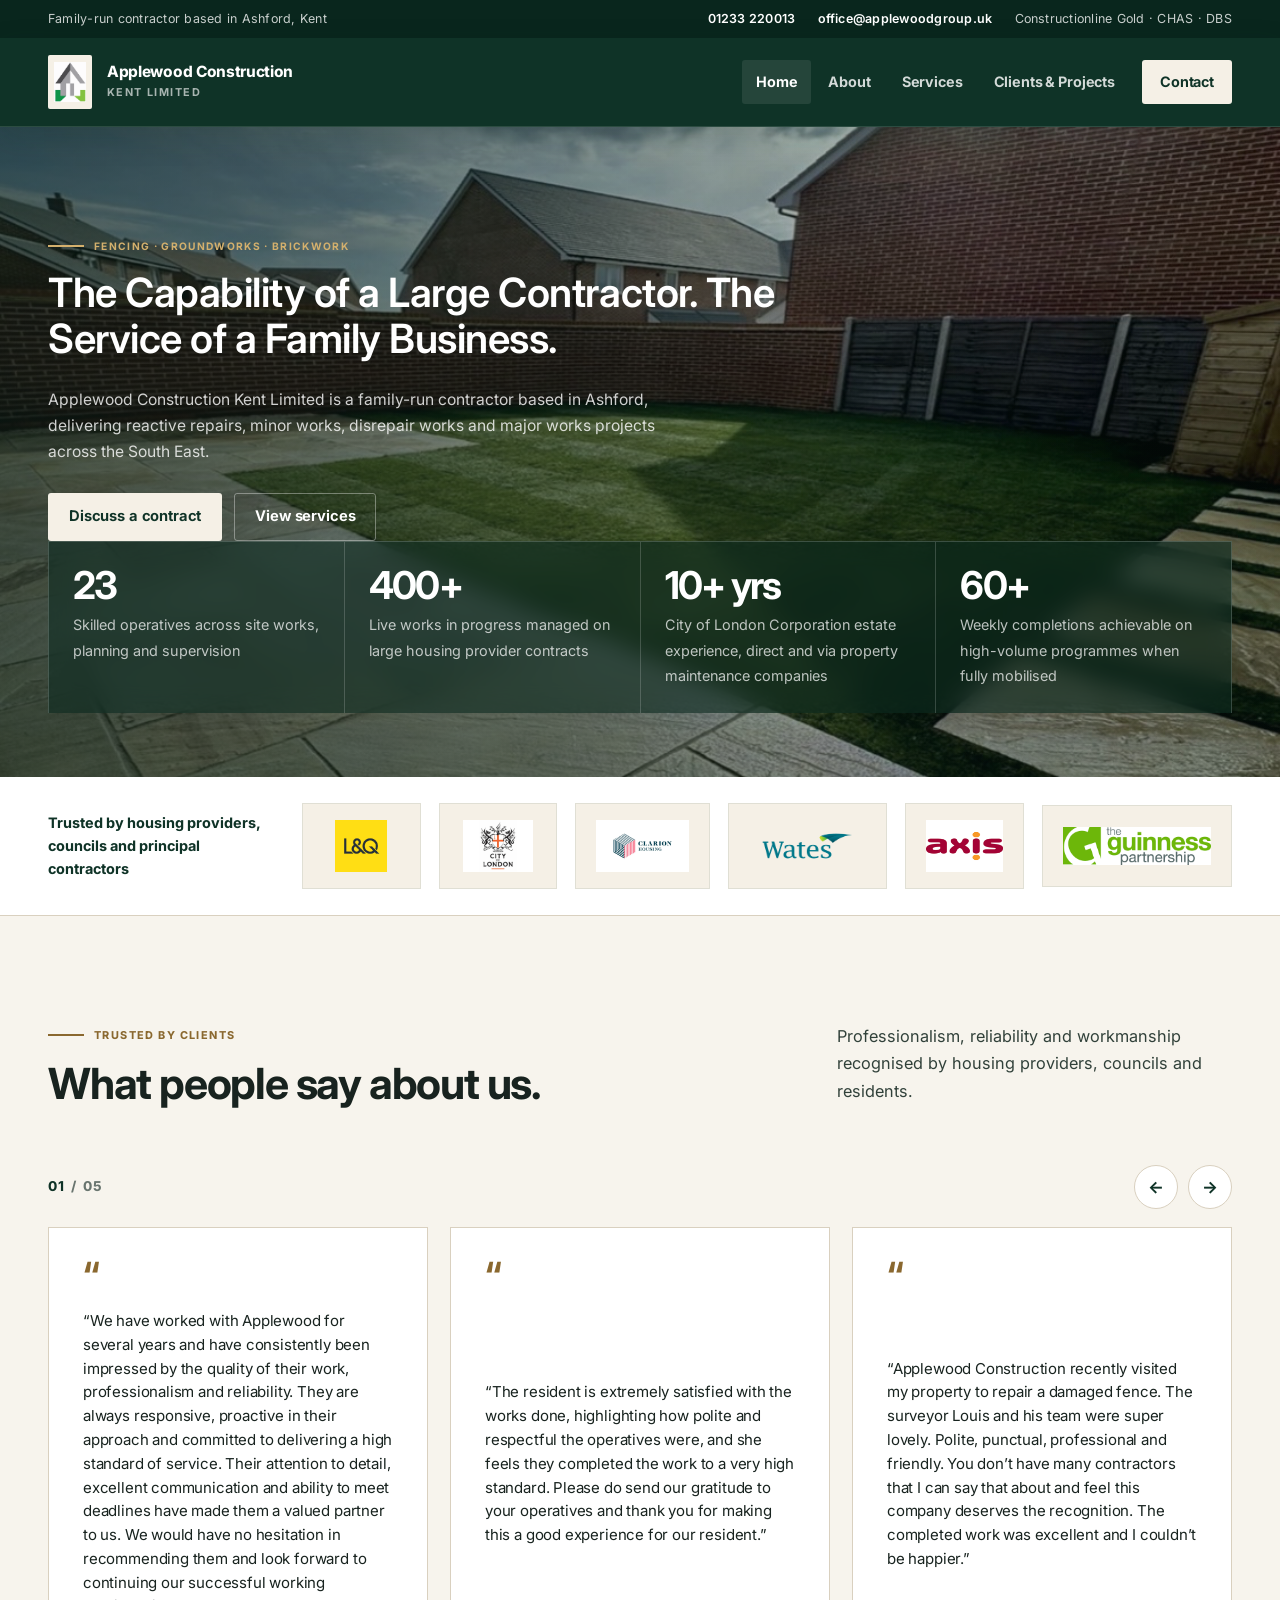
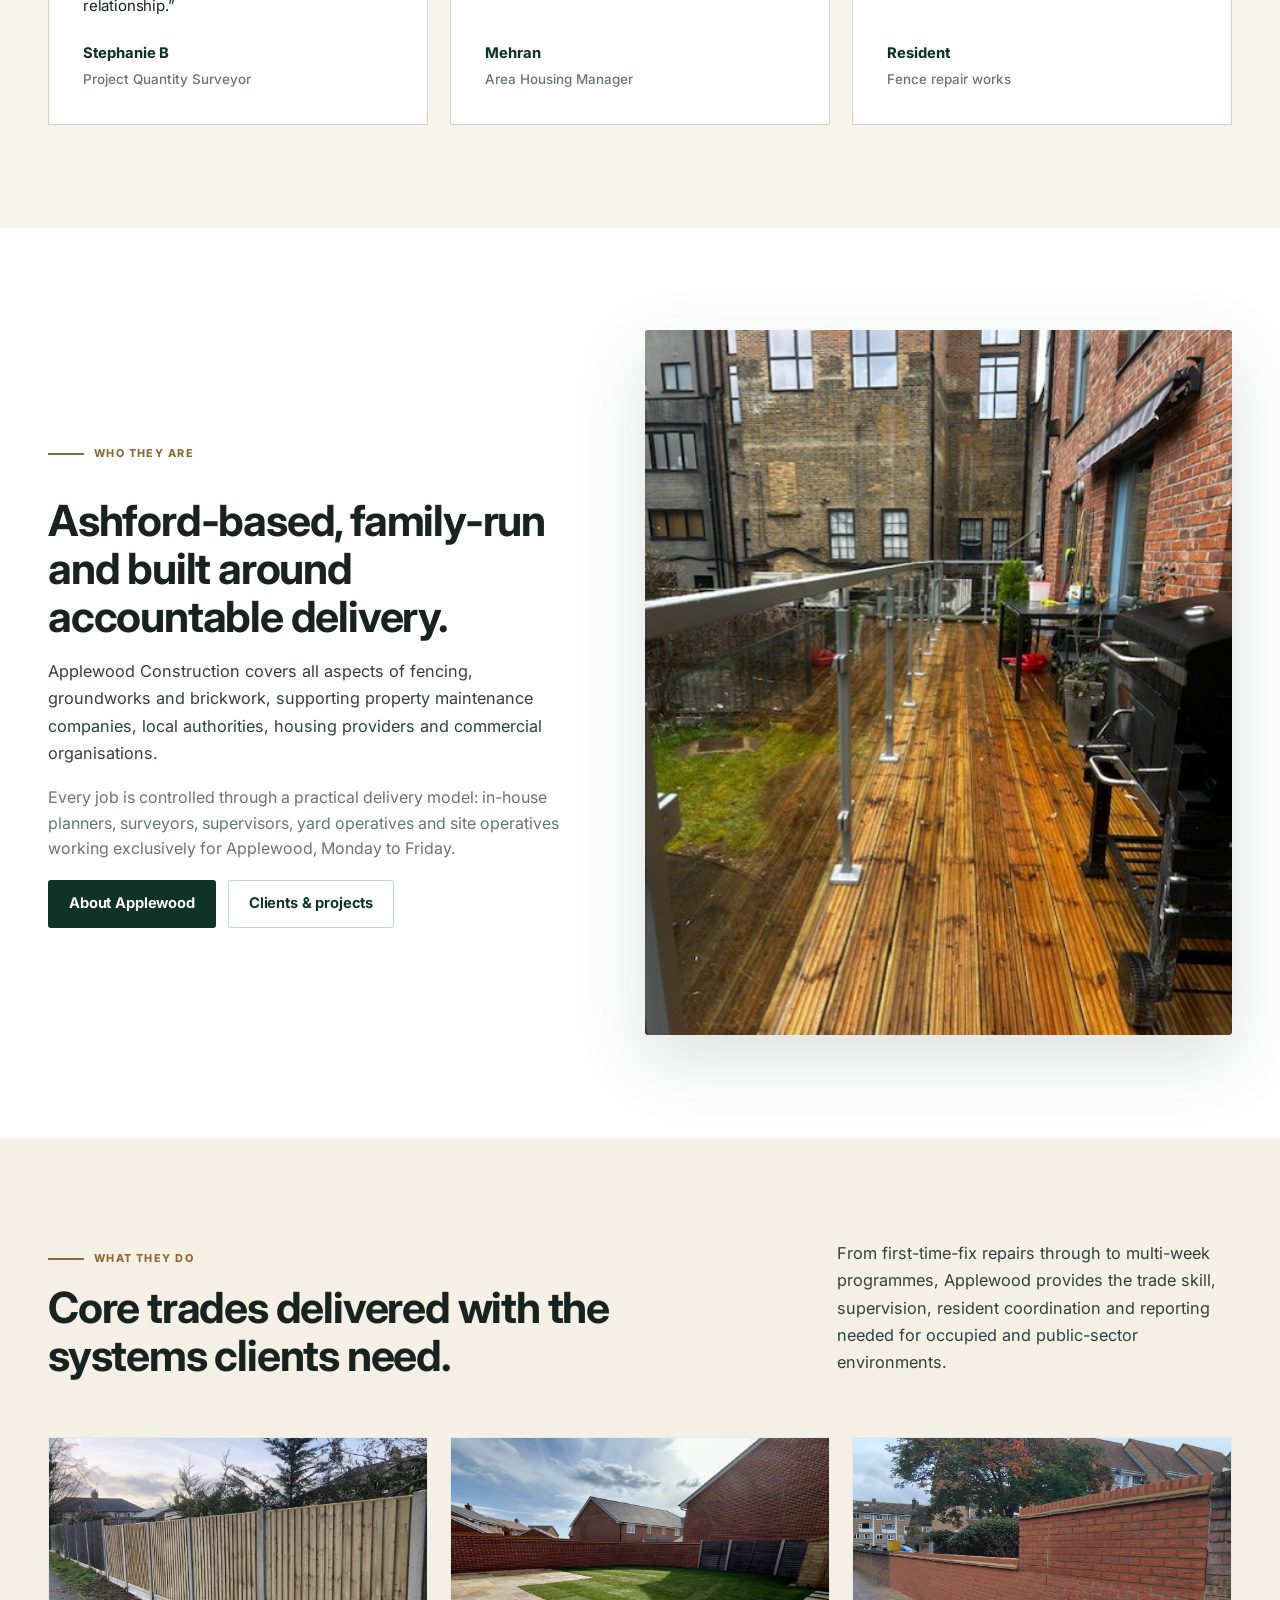
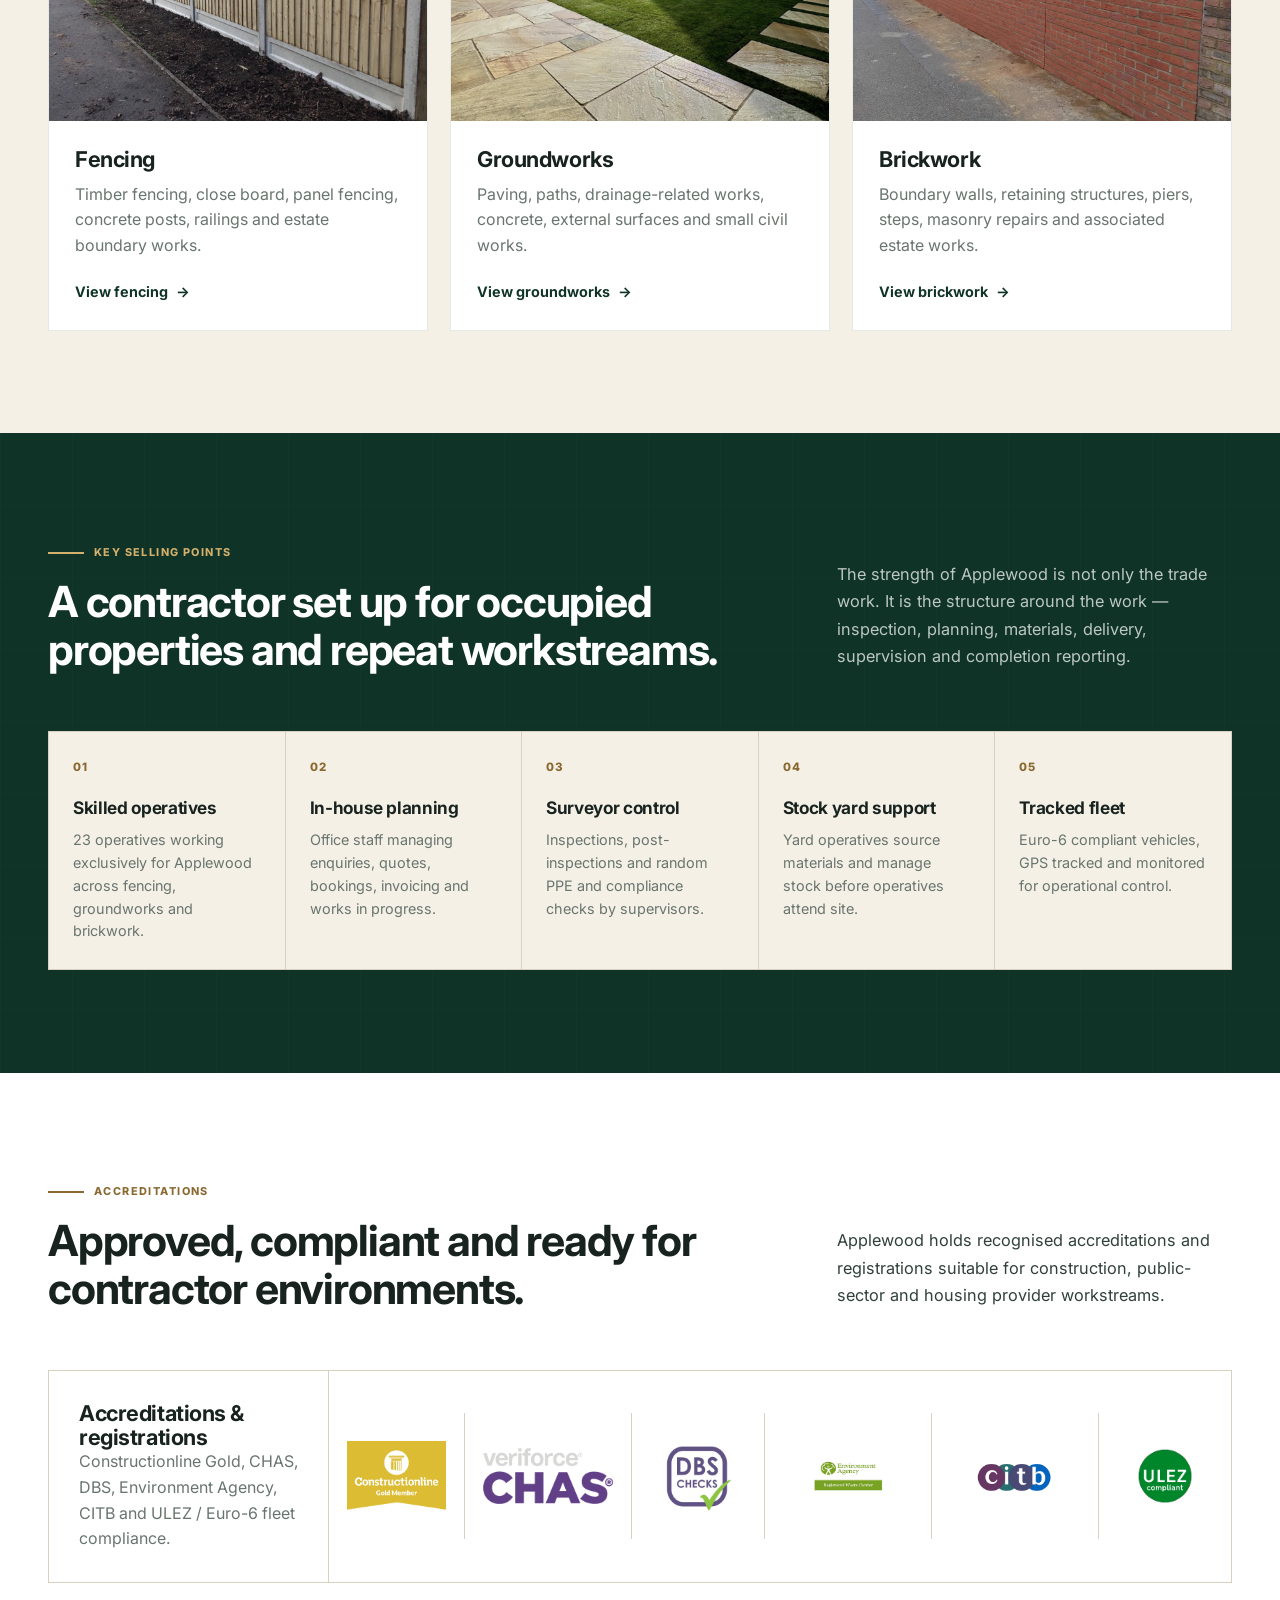
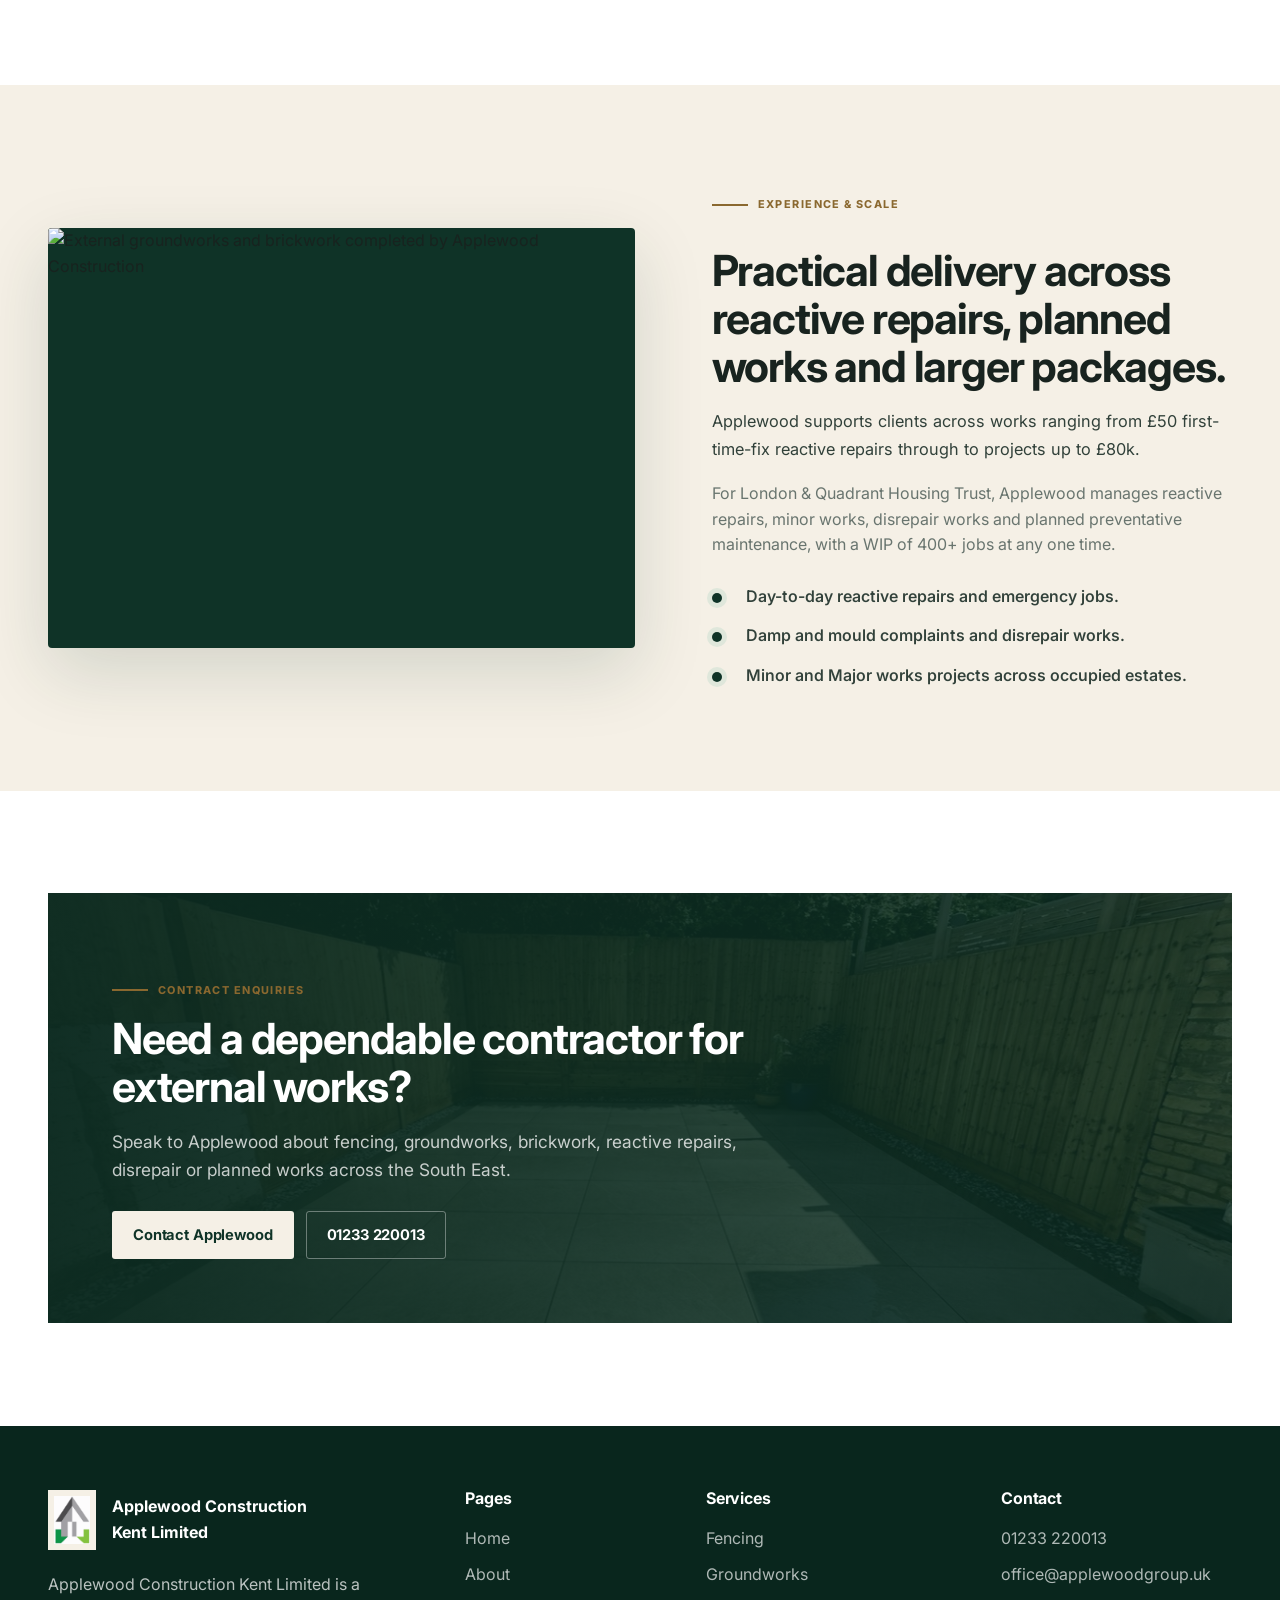
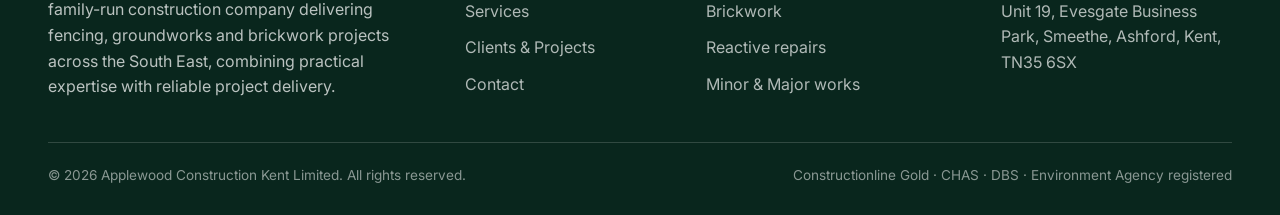
==== index.html @ 616c5f01 "Initial website upload" ====
<!DOCTYPE html>
<html lang="en">
<head>
  <meta charset="UTF-8">
  <meta name="viewport" content="width=device-width, initial-scale=1.0">
  <title>Applewood Construction Kent Limited — Fencing, Groundworks & Brickwork</title>
  <meta name="description" content="Family-run construction contractor based in Ashford, Kent, delivering fencing, groundworks, brickwork, reactive repairs and major works for housing providers, councils and property maintenance companies.">
  <link rel="preconnect" href="https://fonts.googleapis.com">
  <link rel="preconnect" href="https://fonts.gstatic.com" crossorigin>
  <link rel="stylesheet" href="style.css">
</head>
<body data-page="home">
  <a href="#main" class="skip-link">Skip to main content</a>
  <div class="top-strip">
    <div class="container">
      <span>Family-run contractor based in Ashford, Kent</span>
      <div class="top-strip__right">
        <a href="tel:01233220013">01233 220013</a>
        <a href="mailto:office@applewoodgroup.uk">office@applewoodgroup.uk</a>
        <span>Constructionline Gold · CHAS · DBS</span>
      </div>
    </div>
  </div>
  <header class="site-header">
    <div class="container nav-inner">
      <a href="index.html" class="brand" aria-label="Applewood Construction home">
        <img src="images/logo-icon.png" alt="Applewood Construction">
        <span class="brand-copy"><strong>Applewood Construction</strong><small>Kent Limited</small></span>
      </a>
      <nav aria-label="Primary navigation">
        <ul class="nav-links">
          <li><a href="index.html" data-page="home">Home</a></li>
          <li><a href="about.html" data-page="about">About</a></li>
          <li><a href="services.html" data-page="services">Services</a></li>
          <li><a href="clients.html" data-page="clients">Clients &amp; Projects</a></li>
          <li><a href="contact.html" data-page="contact" class="nav-cta">Contact</a></li>
        </ul>
      </nav>
      <button class="nav-toggle" type="button" aria-label="Open menu" aria-controls="mobileOverlay" aria-expanded="false">
        <span></span><span></span><span></span>
      </button>
    </div>
  </header>
  <div class="mobile-overlay" id="mobileOverlay" aria-hidden="true">
    <ul class="mobile-menu">
      <li><a href="index.html">Home</a></li>
      <li><a href="about.html">About</a></li>
      <li><a href="services.html">Services</a></li>
      <li><a href="clients.html">Clients &amp; Projects</a></li>
      <li><a href="contact.html">Contact</a></li>
    </ul>
    <div class="mobile-contact">
      <div>
        <span class="eyebrow">Contract enquiries</span>
        <p>Speak to Applewood about fencing, groundworks, brickwork, reactive repairs or planned works across the South East.</p>
      </div>
      <a href="contact.html" class="btn btn-light">Start an enquiry</a>
    </div>
  </div>

  <main id="main">
    <section class="hero">
      <div class="hero-media"><img src="images/site-gw-1.jpeg" alt="Completed external works by Applewood Construction"></div>
      <div class="container">
        <div class="hero-content reveal">
          <span class="eyebrow">Fencing · Groundworks · Brickwork</span>
          <h1>The Capability of a Large Contractor. The Service of a Family Business.</h1>
          <p>Applewood Construction Kent Limited is a family-run contractor based in Ashford, delivering reactive repairs, minor works, disrepair works and major works projects across the South East.</p>
          <div class="btn-row">
            <a href="contact.html" class="btn btn-light">Discuss a contract</a>
            <a href="services.html" class="btn btn-outline">View services</a>
          </div>
        </div>
        <div class="hero-credentials reveal delay-2" aria-label="Applewood trust metrics">
          <div><strong>23</strong><span>Skilled operatives across site works, planning and supervision</span></div>
          <div><strong>400+</strong><span>Live works in progress managed on large housing provider contracts</span></div>
          <div><strong>10+ yrs</strong><span>City of London Corporation estate experience, direct and via property maintenance companies</span></div>
          <div><strong>60+</strong><span>Weekly completions achievable on high-volume programmes when fully mobilised</span></div>
        </div>
      </div>
    </section>

    <section class="client-strip">
      <div class="container">
        <p>Trusted by housing providers, councils and principal contractors</p>
        <div class="logo-row" aria-label="Client logos">
          <div class="logo-box"><img src="images/client-lq.jpeg" alt="L&Q"></div>
          <div class="logo-box"><img src="images/client-cityoflondon.png" alt="City of London Corporation"></div>
          <div class="logo-box"><img src="images/clarion housing.png" alt="Skanska"></div>
          <div class="logo-box"><img src="images/client-wates.png" alt="Wates"></div>
          <div class="logo-box"><img src="images/client-axis.png" alt="Axis"></div>
          <div class="logo-box"><img src="images/client-guinness.jpeg" alt="The Guinness Partnership"></div>
        </div>
      </div>
    </section>

    
<section class="section testimonial-showcase">
  <div class="container">
    <div class="section-head">
      <div><span class="eyebrow">Trusted by clients</span><h2>What people say about us.</h2></div>
      <p class="lead">Professionalism, reliability and workmanship recognised by housing providers, councils and residents.</p>
    </div>
    <div class="testimonial-slider" data-testimonial-slider aria-label="Client and resident testimonials">
      <div class="testimonial-slider__top">
        <div class="testimonial-slider__count" aria-hidden="true">
          <span data-slider-current>01</span>
          <span>/</span>
          <span>05</span>
        </div>
        <div class="testimonial-slider__controls">
          <button class="testimonial-slider__button" type="button" data-slider-prev aria-label="Previous testimonial">
            <span aria-hidden="true">←</span>
          </button>
          <button class="testimonial-slider__button" type="button" data-slider-next aria-label="Next testimonial">
            <span aria-hidden="true">→</span>
          </button>
        </div>
      </div>

      <div class="testimonial-slider__viewport">
        <div class="testimonial-slider__track" aria-live="polite">
          <article class="testimonial-slide">
            <blockquote>“We have worked with Applewood for several years and have consistently been impressed by the quality of their work, professionalism and reliability. They are always responsive, proactive in their approach and committed to delivering a high standard of service. Their attention to detail, excellent communication and ability to meet deadlines have made them a valued partner to us. We would have no hesitation in recommending them and look forward to continuing our successful working relationship.”</blockquote>
            <cite>Stephanie B<span>Project Quantity Surveyor</span></cite>
          </article>

          <article class="testimonial-slide">
            <blockquote>“The resident is extremely satisfied with the works done, highlighting how polite and respectful the operatives were, and she feels they completed the work to a very high standard. Please do send our gratitude to your operatives and thank you for making this a good experience for our resident.”</blockquote>
            <cite>Mehran<span>Area Housing Manager</span></cite>
          </article>

          <article class="testimonial-slide">
            <blockquote>“Applewood Construction recently visited my property to repair a damaged fence. The surveyor Louis and his team were super lovely. Polite, punctual, professional and friendly. You don’t have many contractors that I can say that about and feel this company deserves the recognition. The completed work was excellent and I couldn’t be happier.”</blockquote>
            <cite>Resident<span>Fence repair works</span></cite>
          </article>

          <article class="testimonial-slide">
            <blockquote>“Applewood have been a trusted and valued partner over the years. Their professionalism, reliability and commitment to delivering high-quality workmanship consistently set them apart. From initial communication through to project completion, the team are proactive and responsive. I would have no hesitation in recommending Applewood to anyone seeking a dependable and professional contractor.”</blockquote>
            <cite>Lee H<span>Project Manager</span></cite>
          </article>

          <article class="testimonial-slide">
            <blockquote>“Applewood are a company that strive to provide a very professional service to their clients. The team is polite, friendly and will strive to deliver their services within the timeframe set. They always keep their clients informed and are always happy to go beyond what is required.”</blockquote>
            <cite>Tony C<span>Property Services Officer</span></cite>
          </article>
        </div>
      </div>
    </div>
  </div>
</section>

<section class="section section-white">
      <div class="container">
        <div class="split">
          <div class="text-stack reveal">
            <span class="eyebrow">Who they are</span>
            <h2>Ashford-based, family-run and built around accountable delivery.</h2>
            <p class="lead">Applewood Construction covers all aspects of fencing, groundworks and brickwork, supporting property maintenance companies, local authorities, housing providers and commercial organisations.</p>
            <p>Every job is controlled through a practical delivery model: in-house planners, surveyors, supervisors, yard operatives and site operatives working exclusively for Applewood, Monday to Friday.</p>
            <div class="btn-row">
              <a href="about.html" class="btn btn-primary">About Applewood</a>
              <a href="clients.html" class="btn btn-outline-dark">Clients &amp; projects</a>
            </div>
          </div>
          <div class="image-card reveal delay-2">
            <img src="images/site-ex.jpeg" alt="External groundworks and railings completed by Applewood Construction">
            <div class="image-caption"><strong>Controlled estate works</strong><span>Clear planning, safe delivery and documented completion.</span></div>
          </div>
        </div>
      </div>
    </section>

    <section class="section section-cream">
      <div class="container">
        <div class="section-head">
          <div>
            <span class="eyebrow reveal">What they do</span>
            <h2 class="reveal delay-1">Core trades delivered with the systems clients need.</h2>
          </div>
          <p class="lead reveal delay-2">From first-time-fix repairs through to multi-week programmes, Applewood provides the trade skill, supervision, resident coordination and reporting needed for occupied and public-sector environments.</p>
        </div>
        <div class="grid grid-3">
          <article class="service-tile reveal">
            <div class="service-tile__media"><img src="images/site-fn-1.jpeg" alt="Fencing works by Applewood Construction"></div>
            <div class="service-tile__body"><h3>Fencing</h3><p>Timber fencing, close board, panel fencing, concrete posts, railings and estate boundary works.</p><a href="services.html#fencing" class="text-link">View fencing</a></div>
          </article>
          <article class="service-tile reveal delay-1">
            <div class="service-tile__media"><img src="images/site-gw-1.jpeg" alt="Groundworks by Applewood Construction"></div>
            <div class="service-tile__body"><h3>Groundworks</h3><p>Paving, paths, drainage-related works, concrete, external surfaces and small civil works.</p><a href="services.html#groundworks" class="text-link">View groundworks</a></div>
          </article>
          <article class="service-tile reveal delay-2">
            <div class="service-tile__media"><img src="images/site-bw-3.jpeg" alt="Brickwork by Applewood Construction"></div>
            <div class="service-tile__body"><h3>Brickwork</h3><p>Boundary walls, retaining structures, piers, steps, masonry repairs and associated estate works.</p><a href="services.html#brickwork" class="text-link">View brickwork</a></div>
          </article>
        </div>
      </div>
    </section>

    <section class="section section-forest">
      <div class="container">
        <div class="section-head">
          <div>
            <span class="eyebrow reveal">Key selling points</span>
            <h2 class="reveal delay-1">A contractor set up for occupied properties and repeat workstreams.</h2>
          </div>
          <p class="lead reveal delay-2">The strength of Applewood is not only the trade work. It is the structure around the work — inspection, planning, materials, delivery, supervision and completion reporting.</p>
        </div>
        <div class="ksp-grid reveal delay-2">
          <article class="ksp-item"><span>01</span><h3>Skilled operatives</h3><p>23 operatives working exclusively for Applewood across fencing, groundworks and brickwork.</p></article>
          <article class="ksp-item"><span>02</span><h3>In-house planning</h3><p>Office staff managing enquiries, quotes, bookings, invoicing and works in progress.</p></article>
          <article class="ksp-item"><span>03</span><h3>Surveyor control</h3><p>Inspections, post-inspections and random PPE and compliance checks by supervisors.</p></article>
          <article class="ksp-item"><span>04</span><h3>Stock yard support</h3><p>Yard operatives source materials and manage stock before operatives attend site.</p></article>
          <article class="ksp-item"><span>05</span><h3>Tracked fleet</h3><p>Euro-6 compliant vehicles, GPS tracked and monitored for operational control.</p></article>
        </div>
      </div>
    </section>

    <section class="section section-white">
      <div class="container">
        <div class="section-head">
          <div>
            <span class="eyebrow reveal">Accreditations</span>
            <h2 class="reveal delay-1">Approved, compliant and ready for contractor environments.</h2>
          </div>
          <p class="lead reveal delay-2">Applewood holds recognised accreditations and registrations suitable for construction, public-sector and housing provider workstreams.</p>
        </div>
        <div class="accreditation-band reveal delay-2">
          <div class="accreditation-band__text"><h3>Accreditations &amp; registrations</h3><p>Constructionline Gold, CHAS, DBS, Environment Agency, CITB and ULEZ / Euro-6 fleet compliance.</p></div>
          <div class="accreditation-band__logos">
            <div><img src="images/accred-constructionline.png" alt="Constructionline Gold"></div>
            <div><img src="images/accred-chas.png" alt="CHAS"></div>
            <div><img src="images/accred-dbs.png" alt="DBS checks"></div>
            <div><img src="images/accred-envagency.jpeg" alt="Environment Agency registered waste carrier"></div>
            <div><img src="images/Citb.png" alt="CITB"></div>
            <div><img src="images/Ulez compliant.png" alt="ULEZ compliant"></div>
          </div>
        </div>
      </div>
    </section>

    <section class="section section-cream">
      <div class="container">
        <div class="split reverse">
          <div class="image-card reveal">
            <img src="images/site-bw-4.jpeg" alt="External groundworks and brickwork completed by Applewood Construction">
          </div>
          <div class="text-stack reveal delay-2">
            <span class="eyebrow">Experience &amp; scale</span>
            <h2>Practical delivery across reactive repairs, planned works and larger packages.</h2>
            <p class="lead">Applewood supports clients across works ranging from £50 first-time-fix reactive repairs through to projects up to £80k.</p>
            <p>For London &amp; Quadrant Housing Trust, Applewood manages reactive repairs, minor works, disrepair works and planned preventative maintenance, with a WIP of 400+ jobs at any one time.</p>
            <ul class="feature-list">
              <li>Day-to-day reactive repairs and emergency jobs.</li>
              <li>Damp and mould complaints and disrepair works.</li>
              <li>Minor and Major works projects across occupied estates.</li>
            </ul>
          </div>
        </div>
      </div>
    </section>

    <section class="section section-white">
      <div class="container">
        <div class="cta-panel reveal">
          <img src="images/site-fn-2.jpeg" alt="Completed fencing and paving by Applewood Construction">
          <div class="cta-panel__content">
            <span class="eyebrow">Contract enquiries</span>
            <h2>Need a dependable contractor for external works?</h2>
            <p>Speak to Applewood about fencing, groundworks, brickwork, reactive repairs, disrepair or planned works across the South East.</p>
            <div class="btn-row"><a href="contact.html" class="btn btn-light">Contact Applewood</a><a href="tel:01233220013" class="btn btn-outline">01233 220013</a></div>
          </div>
        </div>
      </div>
    </section>
  </main>
  <footer class="footer">
    <div class="container">
      <div class="footer-grid">
        <div>
          <div class="footer-brand">
            <img src="images/logo-icon.png" alt="Applewood Construction">
            <div><strong>Applewood Construction<br>Kent Limited</strong></div>
          </div>
          <p>Applewood Construction Kent Limited is a family-run construction company delivering fencing, groundworks and brickwork projects across the South East, combining practical expertise with reliable project delivery.</p>
        </div>
        <div>
          <h3>Pages</h3>
          <ul>
            <li><a href="index.html">Home</a></li>
            <li><a href="about.html">About</a></li>
            <li><a href="services.html">Services</a></li>
            <li><a href="clients.html">Clients &amp; Projects</a></li>
            <li><a href="contact.html">Contact</a></li>
          </ul>
        </div>
        <div>
          <h3>Services</h3>
          <ul>
            <li>Fencing</li>
            <li>Groundworks</li>
            <li>Brickwork</li>
            <li>Reactive repairs</li>
            <li>Minor &amp; Major works</li>
          </ul>
        </div>
        <div>
          <h3>Contact</h3>
         <ul>
    <li><a href="tel:01233220013">01233 220013</a></li>
    <li><a href="mailto:office@applewoodgroup.uk">office@applewoodgroup.uk</a></li>
    <li>Unit 19, Evesgate Business Park, Smeethe, Ashford, Kent, TN35 6SX</li>
</ul>
        </div>
      </div>
      <div class="footer-bottom">
        <span>&copy; 2026 Applewood Construction Kent Limited. All rights reserved.</span>
        <span>Constructionline Gold · CHAS · DBS · Environment Agency registered</span>
      </div>
    </div>
  </footer>
  <script>
    const navToggle = document.querySelector('.nav-toggle');
    const mobileOverlay = document.getElementById('mobileOverlay');
    if (navToggle && mobileOverlay) {
      navToggle.addEventListener('click', () => {
        const isOpen = document.body.classList.toggle('nav-open');
        navToggle.setAttribute('aria-expanded', String(isOpen));
        navToggle.setAttribute('aria-label', isOpen ? 'Close menu' : 'Open menu');
        mobileOverlay.setAttribute('aria-hidden', String(!isOpen));
      });
      mobileOverlay.querySelectorAll('a').forEach(link => {
        link.addEventListener('click', () => {
          document.body.classList.remove('nav-open');
          navToggle.setAttribute('aria-expanded', 'false');
          mobileOverlay.setAttribute('aria-hidden', 'true');
        });
      });
    }
    const current = document.body.dataset.page;
    document.querySelectorAll('[data-page]').forEach(link => {
      if (link.dataset.page === current) link.classList.add('active');
    });

    // Testimonial slider
    const testimonialSliders = document.querySelectorAll('[data-testimonial-slider]');
    testimonialSliders.forEach(slider => {
      const track = slider.querySelector('.testimonial-slider__track');
      const currentCount = slider.querySelector('[data-slider-current]');
      const prev = slider.querySelector('[data-slider-prev]');
      const next = slider.querySelector('[data-slider-next]');
      const originals = Array.from(track.children);
      const total = originals.length;
      let index = 0;
      let perView = 1;
      let timer;

      const getPerView = () => {
        if (window.matchMedia('(max-width: 860px)').matches) return 1;
        if (window.matchMedia('(max-width: 1100px)').matches) return 2;
        return 3;
      };
      const getGap = () => parseFloat(getComputedStyle(track).columnGap || getComputedStyle(track).gap || 0);
      const getStep = () => {
        const first = track.querySelector('.testimonial-slide');
        return first ? first.getBoundingClientRect().width + getGap() : 0;
      };

      const setCount = () => {
        if (currentCount) currentCount.textContent = String((index % total) + 1).padStart(2, '0');
      };

      const move = (animate = true) => {
        track.style.transition = animate ? 'transform .7s cubic-bezier(.22,1,.36,1)' : 'none';
        track.style.transform = `translate3d(-${getStep() * index}px, 0, 0)`;
        setCount();
      };

      const rebuildClones = () => {
        track.querySelectorAll('[data-clone="true"]').forEach(clone => clone.remove());
        perView = getPerView();
        originals.slice(0, perView).forEach(slide => {
          const clone = slide.cloneNode(true);
          clone.dataset.clone = 'true';
          clone.setAttribute('aria-hidden', 'true');
          track.appendChild(clone);
        });
        move(false);
      };

      const goNext = () => {
        index += 1;
        move(true);
        if (index >= total) {
          window.setTimeout(() => {
            index = 0;
            move(false);
          }, 720);
        }
      };

      const goPrev = () => {
        if (index === 0) {
          index = total;
          move(false);
          requestAnimationFrame(() => {
            index = total - 1;
            move(true);
          });
        } else {
          index -= 1;
          move(true);
        }
      };

      const start = () => {
        window.clearInterval(timer);
        timer = window.setInterval(goNext, 7000);
      };

      const reset = () => {
        start();
      };

      next?.addEventListener('click', () => {
        goNext();
        reset();
      });

      prev?.addEventListener('click', () => {
        goPrev();
        reset();
      });

      slider.addEventListener('mouseenter', () => window.clearInterval(timer));
      slider.addEventListener('mouseleave', start);
      slider.addEventListener('focusin', () => window.clearInterval(timer));
      slider.addEventListener('focusout', start);

      window.addEventListener('resize', () => {
        index = Math.min(index, total - 1);
        rebuildClones();
      });

      rebuildClones();
      start();
    });
  </script>
</body>
</html>
---- style.css ----
@import url('https://fonts.googleapis.com/css2?family=Inter:wght@400;450;500;600;700;750;800&display=swap');

/* Applewood Construction Kent Limited
   Contractor-led redesign: forest green, off-white, practical and corporate. */

*, *::before, *::after {
  box-sizing: border-box;
  margin: 0;
  padding: 0;
}

:root {
  --forest: #123629;
  --forest-2: #0c2a20;
  --forest-3: #1c4a39;
  --sage: #6f806c;
  --sage-soft: #dfe7db;
  --cream: #f6f2e9;
  --cream-2: #eee7da;
  --cream-3: #e7ddcc;
  --white: #ffffff;
  --ink: #1b2520;
  --ink-2: #34423b;
  --muted: #69756f;
  --line: #d9d0bf;
  --line-dark: rgba(255,255,255,.16);
  --brass: #b28a4a;
  --brass-2: #8a682f;
  --shadow-sm: 0 10px 30px rgba(18,54,41,.10);
  --shadow: 0 24px 70px rgba(18,54,41,.15);
  --shadow-lg: 0 40px 110px rgba(18,54,41,.24);
  --radius-sm: 4px;
  --radius: 8px;
  --radius-lg: 14px;
  --max: 1220px;
  --gutter: clamp(20px, 4vw, 48px);
  --nav-h: 88px;
  --ease: cubic-bezier(.22,1,.36,1);
}

html { scroll-behavior: smooth; }

body {
  font-family: 'Inter', system-ui, -apple-system, BlinkMacSystemFont, 'Segoe UI', sans-serif;
  background: var(--cream);
  color: var(--ink);
  line-height: 1.6;
  -webkit-font-smoothing: antialiased;
  text-rendering: optimizeLegibility;
  overflow-x: hidden;
}

body.nav-open { overflow: hidden; }

img, svg, picture { display: block; max-width: 100%; }
img { height: auto; }
a { color: inherit; text-decoration: none; }
button, input, textarea, select { font: inherit; }
button { cursor: pointer; }
::selection { background: var(--forest); color: var(--white); }

.container {
  width: min(100% - (var(--gutter) * 2), var(--max));
  margin-inline: auto;
}

.skip-link {
  position: absolute;
  top: -100px;
  left: var(--gutter);
  z-index: 9999;
  background: var(--forest);
  color: var(--white);
  padding: 12px 16px;
}
.skip-link:focus { top: 12px; }

/* Header */
.top-strip {
  background: var(--forest-2);
  color: rgba(255,255,255,.78);
  font-size: .78rem;
  letter-spacing: .02em;
}
.top-strip .container {
  min-height: 38px;
  display: flex;
  justify-content: space-between;
  align-items: center;
  gap: 20px;
}
.top-strip a { color: var(--white); font-weight: 600; }
.top-strip__right { display: flex; gap: 22px; align-items: center; }

.site-header {
  position: sticky;
  top: 0;
  z-index: 1000;
  background: var(--forest);
  color: var(--white);
  border-bottom: 1px solid rgba(255,255,255,.12);
  box-shadow: 0 10px 28px rgba(12,42,32,.18);
}

.nav-inner {
  min-height: var(--nav-h);
  display: flex;
  align-items: center;
  justify-content: space-between;
  gap: 30px;
}

.brand {
  display: flex;
  align-items: center;
  gap: 15px;
  min-width: 260px;
}
.brand img {
  width: 44px;
  height: 54px;
  object-fit: contain;
  background: var(--cream);
  padding: 6px;
  border-radius: 2px;
}
.brand-copy { display: block; }
.brand strong {
  display: block;
  font-size: .97rem;
  line-height: 1.1;
  font-weight: 750;
  letter-spacing: -.02em;
}
.brand small {
  display: block;
  margin-top: 4px;
  font-size: .68rem;
  letter-spacing: .13em;
  text-transform: uppercase;
  color: rgba(255,255,255,.64);
  font-weight: 700;
}

.nav-links {
  list-style: none;
  display: flex;
  align-items: center;
  gap: 3px;
}
.nav-links a {
  display: inline-flex;
  align-items: center;
  min-height: 44px;
  padding: 0 14px;
  border-radius: 3px;
  color: rgba(255,255,255,.82);
  font-size: .9rem;
  font-weight: 650;
  letter-spacing: -.01em;
  transition: background .25s var(--ease), color .25s var(--ease);
}
.nav-links a:hover,
.nav-links a.active {
  background: rgba(255,255,255,.09);
  color: var(--white);
}
.nav-links .nav-cta {
  background: var(--cream);
  color: var(--forest);
  margin-left: 10px;
  padding-inline: 18px;
}
.nav-links .nav-cta:hover { background: var(--white); color: var(--forest-2); }

.nav-toggle {
  display: none;
  width: 48px;
  height: 48px;
  border: 1px solid rgba(255,255,255,.20);
  background: rgba(255,255,255,.08);
  border-radius: 3px;
  position: relative;
}
.nav-toggle span {
  position: absolute;
  left: 13px;
  right: 13px;
  height: 2px;
  background: var(--white);
  transition: transform .35s var(--ease), opacity .25s var(--ease), top .35s var(--ease);
}
.nav-toggle span:nth-child(1) { top: 15px; }
.nav-toggle span:nth-child(2) { top: 23px; }
.nav-toggle span:nth-child(3) { top: 31px; }
body.nav-open .nav-toggle span:nth-child(1) { top: 23px; transform: rotate(45deg); }
body.nav-open .nav-toggle span:nth-child(2) { opacity: 0; }
body.nav-open .nav-toggle span:nth-child(3) { top: 23px; transform: rotate(-45deg); }

.mobile-overlay {
  position: fixed;
  inset: 0;
  z-index: 900;
  background: var(--forest-2);
  color: var(--white);
  transform: translateY(-100%);
  transition: transform .55s var(--ease);
  padding: calc(var(--nav-h) + 70px) var(--gutter) 42px;
  overflow-y: auto;
}
body.nav-open .mobile-overlay { transform: translateY(0); }
.mobile-overlay::after {
  content: "";
  position: absolute;
  right: -18vw;
  bottom: -24vw;
  width: 58vw;
  aspect-ratio: 1;
  border-radius: 999px;
  border: 1px solid rgba(255,255,255,.08);
  pointer-events: none;
}
.mobile-menu {
  width: min(100%, 760px);
  margin: 0 auto;
  list-style: none;
}
.mobile-menu a {
  display: flex;
  justify-content: space-between;
  align-items: center;
  border-top: 1px solid rgba(255,255,255,.13);
  padding: 22px 0;
  font-size: clamp(2rem, 10vw, 4.6rem);
  line-height: .98;
  letter-spacing: -.055em;
  font-weight: 760;
}
.mobile-menu li:last-child a { border-bottom: 1px solid rgba(255,255,255,.13); }
.mobile-menu a::after { content: "↗"; font-size: .32em; opacity: .55; }
.mobile-contact {
  width: min(100%, 760px);
  margin: 34px auto 0;
  display: grid;
  grid-template-columns: 1fr auto;
  gap: 20px;
  align-items: end;
  padding: 26px;
  background: rgba(255,255,255,.07);
  border: 1px solid rgba(255,255,255,.13);
}
.mobile-contact p { color: rgba(255,255,255,.70); max-width: 520px; }

/* Typography */
.eyebrow {
  display: inline-flex;
  align-items: center;
  gap: 10px;
  font-size: .72rem;
  text-transform: uppercase;
  letter-spacing: .16em;
  font-weight: 800;
  color: var(--brass-2);
  margin-bottom: 15px;
}
.eyebrow::before {
  content: "";
  width: 36px;
  height: 2px;
  background: currentColor;
}
.hero .eyebrow,
.inner-hero .eyebrow,
.section-forest .eyebrow,
.footer .eyebrow { color: #d4b06d; }

h1, h2, h3, h4 {
  font-family: 'Inter', system-ui, sans-serif;
  font-weight: 760;
  letter-spacing: -.04em;
  line-height: 1.06;
  color: inherit;
}
h1 { font-size: clamp(2.85rem, 6.8vw, 6.2rem); max-width: 1050px; }
h2 { font-size: clamp(2rem, 4.2vw, 4.2rem); max-width: 950px; }
h3 { font-size: clamp(1.28rem, 2.1vw, 2rem); letter-spacing: -.03em; }
h4 { font-size: 1rem; letter-spacing: -.015em; font-weight: 750; }
p { color: var(--muted); }
.lead {
  color: var(--ink-2);
  font-size: clamp(1.08rem, 1.35vw, 1.28rem);
  line-height: 1.72;
  max-width: 760px;
}
.section-forest p,
.section-forest .lead,
.footer p { color: rgba(255,255,255,.72); }

/* Buttons */
.btn {
  display: inline-flex;
  align-items: center;
  justify-content: center;
  gap: 10px;
  min-height: 48px;
  padding: 0 20px;
  border-radius: 3px;
  border: 1px solid transparent;
  font-size: .92rem;
  font-weight: 750;
  letter-spacing: -.01em;
  transition: transform .25s var(--ease), background .25s var(--ease), color .25s var(--ease), border-color .25s var(--ease);
}
.btn:hover { transform: translateY(-2px); }
.btn-primary { background: var(--forest); color: var(--white); }
.btn-primary:hover { background: var(--forest-2); }
.btn-light { background: var(--cream); color: var(--forest); }
.btn-light:hover { background: var(--white); }
.btn-outline { border-color: rgba(255,255,255,.36); color: var(--white); }
.btn-outline:hover { background: rgba(255,255,255,.1); border-color: rgba(255,255,255,.65); }
.btn-outline-dark { border-color: rgba(18,54,41,.24); color: var(--forest); }
.btn-outline-dark:hover { background: var(--forest); border-color: var(--forest); color: var(--white); }
.btn-row { display: flex; flex-wrap: wrap; gap: 12px; margin-top: 28px; }

/* Layout basics */
.section { position: relative; padding: clamp(70px, 8vw, 118px) 0; }
.section-tight { padding: clamp(50px, 6vw, 80px) 0; }
.section-white { background: var(--white); }
.section-cream { background: var(--cream); }
.section-stone { background: var(--cream-2); }
.section-forest { background: var(--forest); color: var(--white); overflow: hidden; }
.section-forest::before {
  content: "";
  position: absolute;
  inset: 0;
  background:
    linear-gradient(90deg, rgba(255,255,255,.05) 1px, transparent 1px),
    linear-gradient(180deg, rgba(255,255,255,.04) 1px, transparent 1px);
  background-size: 72px 72px;
  opacity: .28;
  pointer-events: none;
}
.section-head {
  display: grid;
  grid-template-columns: minmax(0, 1.1fr) minmax(280px, .6fr);
  gap: clamp(28px, 5vw, 80px);
  align-items: end;
  margin-bottom: clamp(32px, 5vw, 58px);
}
.section-head .lead { margin-bottom: 2px; }
.split {
  display: grid;
  grid-template-columns: minmax(0, .94fr) minmax(0, 1.06fr);
  gap: clamp(34px, 6vw, 86px);
  align-items: center;
}
.split.reverse { grid-template-columns: minmax(0, 1.06fr) minmax(0, .94fr); }
.text-stack > * + * { margin-top: 18px; }
.grid { display: grid; gap: 22px; }
.grid-2 { grid-template-columns: repeat(2, minmax(0, 1fr)); }
.grid-3 { grid-template-columns: repeat(3, minmax(0, 1fr)); }
.grid-4 { grid-template-columns: repeat(4, minmax(0, 1fr)); }

@media (max-width: 900px) {
  .grid-4 {
    grid-template-columns: repeat(2, 1fr) !important;
    gap: 16px !important;
  }
}

/* Heroes */
.hero {
  position: relative;
  min-height: clamp(640px, calc(100vh - 126px), 860px);
  color: var(--white);
  display: flex;
  align-items: stretch;
  overflow: hidden;
  background: var(--forest-2);
}
.hero-media,
.inner-hero-media {
  position: absolute;
  inset: 0;
  z-index: 0;
}
.hero-media img,
.inner-hero-media img {
  width: 100%;
  height: 100%;
  object-fit: cover;
  filter: saturate(.9) contrast(1.02);
}
.hero-media::after,
.inner-hero-media::after {
  content: "";
  position: absolute;
  inset: 0;
  background:
    linear-gradient(90deg, rgba(8,29,22,.94) 0%, rgba(8,29,22,.78) 38%, rgba(8,29,22,.34) 70%, rgba(8,29,22,.20) 100%),
    linear-gradient(180deg, rgba(8,29,22,.28) 0%, rgba(8,29,22,.68) 100%);
}
.hero .container {
  position: relative;
  z-index: 1;
  display: flex;
  flex-direction: column;
  justify-content: center;
  padding: clamp(70px, 8vw, 124px) 0 clamp(34px, 5vw, 70px);
}
.hero-content { max-width: 960px; }
.hero p {
  max-width: 720px;
  margin-top: 24px;
  font-size: clamp(1.08rem, 1.5vw, 1.32rem);
  line-height: 1.72;
  color: rgba(255,255,255,.80);
}
.hero-credentials {
  position: relative;
  z-index: 1;
  margin-top: auto;
  display: grid;
  grid-template-columns: repeat(4, 1fr);
  border-top: 1px solid rgba(255,255,255,.18);
  border-left: 1px solid rgba(255,255,255,.18);
  background: rgba(12,42,32,.58);
  backdrop-filter: blur(12px);
}
.hero-credentials div {
  padding: 24px;
  border-right: 1px solid rgba(255,255,255,.18);
  min-height: 112px;
}
.hero-credentials strong {
  display: block;
  font-size: clamp(1.55rem, 3vw, 2.6rem);
  line-height: 1;
  letter-spacing: -.045em;
  color: var(--white);
  margin-bottom: 8px;
}
.hero-credentials span { color: rgba(255,255,255,.72); font-size: .9rem; }

.inner-hero {
  position: relative;
  min-height: 470px;
  color: var(--white);
  display: flex;
  align-items: end;
  overflow: hidden;
  background: var(--forest-2);
}
.inner-hero .container {
  position: relative;
  z-index: 1;
  padding: clamp(72px, 9vw, 128px) 0 clamp(58px, 7vw, 86px);
}
.inner-hero h1 { max-width: 930px; }
.inner-hero p {
  margin-top: 22px;
  max-width: 760px;
  color: rgba(255,255,255,.80);
  font-size: clamp(1.04rem, 1.35vw, 1.24rem);
  line-height: 1.72;
}
.breadcrumbs {
  display: flex;
  gap: 10px;
  align-items: center;
  margin-bottom: 18px;
  color: rgba(255,255,255,.72);
  font-size: .85rem;
  font-weight: 650;
}
.breadcrumbs a:hover { color: var(--white); }

/* Cards */
.card {
  background: var(--white);
  border: 1px solid rgba(18,54,41,.10);
  box-shadow: var(--shadow-sm);
  border-radius: var(--radius-sm);
  overflow: hidden;
}
.card-pad { padding: clamp(24px, 3vw, 36px); }
.image-card {
  position: relative;
  overflow: hidden;
  border-radius: var(--radius-sm);
  background: var(--forest);
  box-shadow: var(--shadow);
}
.image-card img {
  width: 100%;
  height: 100%;
  min-height: 420px;
  object-fit: cover;
}
.image-card.small img { min-height: 320px; }
.image-caption {
  position: absolute;
  left: 18px;
  bottom: 18px;
  right: 18px;
  background: rgba(12,42,32,.86);
  color: var(--white);
  padding: 18px;
  border-left: 4px solid var(--brass);
  backdrop-filter: blur(8px);
}
.image-caption strong { display: block; font-size: 1.1rem; margin-bottom: 4px; }
.image-caption span { color: rgba(255,255,255,.72); font-size: .88rem; }

.stat-card {
  background: var(--white);
  border: 1px solid rgba(18,54,41,.12);
  padding: clamp(24px, 3vw, 34px);
  min-height: 176px;
  display: flex;
  flex-direction: column;
  justify-content: space-between;
}
.stat-card strong {
  display: block;
  color: var(--forest);
  font-size: clamp(2.3rem, 4.5vw, 4.3rem);
  letter-spacing: -.07em;
  line-height: .88;
  font-weight: 780;
}
.stat-card span { color: var(--ink-2); font-weight: 650; margin-top: 22px; display: block; }
.section-forest .stat-card { background: rgba(255,255,255,.08); border-color: rgba(255,255,255,.16); }
.section-forest .stat-card strong { color: var(--white); }
.section-forest .stat-card span { color: rgba(255,255,255,.76); }

.service-tile {
  background: var(--white);
  border: 1px solid rgba(18,54,41,.11);
  transition: transform .28s var(--ease), box-shadow .28s var(--ease), border-color .28s var(--ease);
}
.service-tile:hover {
  transform: translateY(-5px);
  box-shadow: var(--shadow);
  border-color: rgba(18,54,41,.22);
}
.service-tile__media { overflow: hidden; aspect-ratio: 4/3; background: var(--cream-2); }
.service-tile__media img { width: 100%; height: 100%; object-fit: cover; transition: transform .65s var(--ease); }
.service-tile:hover img { transform: scale(1.045); }
.service-tile__body { padding: 26px; }
.service-tile__body h3 { margin-bottom: 10px; }
.service-tile__body p { margin-bottom: 20px; }
.text-link {
  display: inline-flex;
  align-items: center;
  gap: 8px;
  color: var(--forest);
  font-weight: 760;
  font-size: .9rem;
}
.text-link::after { content: "→"; transition: transform .25s var(--ease); }
.text-link:hover::after { transform: translateX(4px); }

.feature-list { list-style: none; display: grid; gap: 14px; margin-top: 26px; }
.feature-list li {
  display: grid;
  grid-template-columns: 22px 1fr;
  gap: 12px;
  color: var(--ink-2);
  font-weight: 560;
}
.feature-list li::before {
  content: "";
  width: 10px;
  height: 10px;
  margin-top: .55em;
  border-radius: 999px;
  background: var(--forest);
  box-shadow: 0 0 0 5px var(--sage-soft);
}
.section-forest .feature-list li { color: rgba(255,255,255,.78); }
.section-forest .feature-list li::before { background: var(--brass); box-shadow: 0 0 0 5px rgba(212,176,109,.18); }

.info-panel {
  background: var(--forest);
  color: var(--white);
  padding: clamp(28px, 4vw, 44px);
  border-left: 6px solid var(--brass);
  box-shadow: var(--shadow);
}
.info-panel p { color: rgba(255,255,255,.76); }
.fact-list { display: grid; gap: 0; margin-top: 24px; border-top: 1px solid var(--line-dark); }
.fact-list div {
  display: grid;
  grid-template-columns: 150px 1fr;
  gap: 18px;
  padding: 17px 0;
  border-bottom: 1px solid var(--line-dark);
}
.fact-list dt { color: rgba(255,255,255,.62); font-size: .82rem; text-transform: uppercase; letter-spacing: .08em; font-weight: 780; }
.fact-list dd { color: var(--white); font-weight: 650; }

.pill-row { display: flex; flex-wrap: wrap; gap: 8px; margin-top: 22px; }
.pill {
  display: inline-flex;
  align-items: center;
  min-height: 34px;
  padding: 0 12px;
  border-radius: 999px;
  background: var(--cream-2);
  color: var(--forest);
  border: 1px solid var(--line);
  font-size: .82rem;
  font-weight: 700;
}
.section-forest .pill { background: rgba(255,255,255,.08); color: var(--white); border-color: rgba(255,255,255,.15); }

/* Home */
.client-strip {
  background: var(--white);
  border-bottom: 1px solid var(--line);
  padding: 26px 0;
}
.client-strip .container {
  display: grid;
  grid-template-columns: 220px 1fr;
  gap: 34px;
  align-items: center;
}
.client-strip p { font-weight: 720; color: var(--forest); font-size: .9rem; }
.logo-row {
  display: grid;
  grid-template-columns: repeat(6, 1fr);
  gap: 18px;
  align-items: center;
}

@media (max-width: 900px) {
  .logo-row,
  .logo-showcase,
  .accreditation-band__logos {
    grid-template-columns: repeat(2, 1fr) !important;
    gap: 14px !important;
  }
  
  .logo-box {
    min-height: 90px !important;
    padding: 12px !important;
  }
  
  .logo-box img {
    max-height: 48px !important;
    max-width: 100% !important;
  }
}
.logo-box {
  min-height: 82px;
  display: flex;
  align-items: center;
  justify-content: center;
  background: var(--cream);
  border: 1px solid rgba(18,54,41,.09);
  padding: 16px 20px;
}
.logo-box img { max-height: 52px; max-width: 148px; object-fit: contain; }

.ksp-grid {
  display: grid;
  grid-template-columns: repeat(5, 1fr);
  border-top: 1px solid var(--line);
  border-left: 1px solid var(--line);
}
.ksp-item {
  background: var(--white);
  min-height: 220px;
  padding: 28px;
  border-right: 1px solid var(--line);
  border-bottom: 1px solid var(--line);
}
.ksp-item span {
  display: block;
  color: var(--brass-2);
  font-weight: 800;
  letter-spacing: .08em;
  font-size: .72rem;
  text-transform: uppercase;
  margin-bottom: 20px;
}
.ksp-item h3 { font-size: 1.2rem; margin-bottom: 10px; }
.ksp-item p { font-size: .92rem; }

.accreditation-band {
  background: var(--white);
  border: 1px solid var(--line);
  display: grid;
  grid-template-columns: 280px 1fr;
  align-items: center;
}
.accreditation-band__text { padding: 30px; border-right: 1px solid var(--line); }
.accreditation-band__logos {
  display: grid;
  grid-template-columns: repeat(6, 1fr);
  gap: 0;
}
.accreditation-band__logos div {
  min-height: 126px;
  display: flex;
  align-items: center;
  justify-content: center;
  padding: 18px;
  border-right: 1px solid var(--line);
}
.accreditation-band__logos div:last-child { border-right: 0; }
.accreditation-band__logos img { max-height: 70px; max-width: 130px; object-fit: contain; }

/* About/process */
.workforce-grid {
  display: grid;
  grid-template-columns: repeat(4, 1fr);
  gap: 18px;
}

@media (max-width: 900px) {
  .workforce-grid {
    grid-template-columns: repeat(2, 1fr) !important;
    gap: 16px !important;
  }
  
  .workforce-card {
    min-height: auto !important;
  }
}
.workforce-card {
  background: var(--white);
  border: 1px solid var(--line);
  padding: 28px;
}
.workforce-card strong {
  display: block;
  color: var(--forest);
  font-size: clamp(2.1rem, 4vw, 3.6rem);
  line-height: .9;
  letter-spacing: -.06em;
  margin-bottom: 18px;
}
.workforce-card h3 { font-size: 1.15rem; margin-bottom: 8px; }

.process-list {
  display: grid;
  border-top: 1px solid var(--line);
}
.process-step {
  display: grid;
  grid-template-columns: 94px .85fr 1fr;
  gap: 28px;
  align-items: start;
  padding: 30px 0;
  border-bottom: 1px solid var(--line);
}
.process-step .num {
  color: var(--brass-2);
  font-size: .8rem;
  font-weight: 800;
  letter-spacing: .12em;
}
.process-step h3 { font-size: 1.35rem; }
.process-step p { max-width: 620px; }

/* Services */
.service-block {
  display: grid;
  grid-template-columns: minmax(280px, 42%) 1fr;
  gap: clamp(28px, 5vw, 72px);
  align-items: center;
  padding: clamp(38px, 5vw, 64px) 0;
  border-bottom: 1px solid var(--line);
}
.service-block:last-child { border-bottom: 0; }
.service-block:nth-child(even) { grid-template-columns: 1fr minmax(280px, 42%); }
.service-block:nth-child(even) .service-media { order: 2; }
.service-media {
  aspect-ratio: 4/3;
  overflow: hidden;
  background: var(--cream-2);
  box-shadow: var(--shadow-sm);
}
.service-media img { width: 100%; height: 100%; object-fit: cover; }
.service-copy .lead { margin-top: 15px; }
.scope-grid {
  display: grid;
  grid-template-columns: repeat(3, 1fr);
  gap: 18px;
}
.scope-card {
  background: var(--white);
  border: 1px solid var(--line);
  padding: 28px;
  min-height: 210px;
}
.scope-card h3 { font-size: 1.22rem; margin-bottom: 12px; }

/* Clients */
.logo-showcase {
  display: grid;
  grid-template-columns: repeat(4, 1fr);
  gap: 16px;
}
.logo-showcase .logo-box { 
  min-height: 154px; 
  background: var(--white); 
  display: flex;
  align-items: center;
  justify-content: center;
  padding: 16px;
  border: 1px solid var(--line);
}
.logo-showcase .logo-box img { 
  max-height: 82px; 
  max-width: 190px; 
  width: auto;
}

@media (max-width: 900px) {
  .logo-showcase { 
    grid-template-columns: repeat(2, 1fr); 
    gap: 14px; 
  }
  .logo-showcase .logo-box { 
    min-height: 120px; 
    padding: 12px;
  }
  .logo-showcase .logo-box img { 
    max-height: 58px; 
    max-width: 140px; 
  }
}

@media (max-width: 640px) {
  .logo-showcase .logo-box { 
    min-height: 110px; 
  }
  .logo-showcase .logo-box img { 
    max-height: 48px; 
    max-width: 120px; 
  }
}
.project-case {
  display: grid;
  grid-template-columns: 48% 1fr;
  gap: 0;
  background: var(--white);
  border: 1px solid var(--line);
  margin-bottom: 24px;
}
.project-case__media { min-height: 430px; overflow: hidden; }
.project-case__media img { width: 100%; height: 100%; object-fit: cover; }
.project-case__content { padding: clamp(30px, 4vw, 50px); }
.project-case__meta {
  display: grid;
  grid-template-columns: repeat(2, 1fr);
  gap: 12px;
  margin-top: 28px;
}
.project-case__meta div {
  border-top: 1px solid var(--line);
  padding-top: 14px;
}
.project-case__meta span {
  display: block;
  font-size: .72rem;
  letter-spacing: .1em;
  text-transform: uppercase;
  color: var(--muted);
  font-weight: 800;
  margin-bottom: 4px;
}
.project-case__meta strong { color: var(--forest); }
.testimonial-grid { display: grid; grid-template-columns: repeat(2, 1fr); gap: 22px; }
.testimonial {
  background: var(--white);
  border: 1px solid var(--line);
  padding: clamp(28px, 4vw, 42px);
  display: flex;
  flex-direction: column;
  gap: 24px;
}
.testimonial blockquote {
  font-size: clamp(1.1rem, 1.55vw, 1.35rem);
  line-height: 1.65;
  letter-spacing: -.02em;
  color: var(--ink);
}
.testimonial cite { font-style: normal; color: var(--forest); font-weight: 760; }
.testimonial span { display: block; color: var(--muted); font-size: .92rem; font-weight: 500; margin-top: 3px; }

/* Contact */
.contact-layout {
  display: grid;
  grid-template-columns: minmax(280px, .75fr) minmax(0, 1.25fr);
  gap: clamp(30px, 5vw, 72px);
  align-items: start;
}
.contact-card {
  background: var(--forest);
  color: var(--white);
  padding: clamp(28px, 4vw, 42px);
  position: sticky;
  top: calc(var(--nav-h) + 42px);
}
.contact-card p { color: rgba(255,255,255,.72); }
.contact-methods { display: grid; gap: 18px; margin-top: 28px; }
.contact-method {
  border-top: 1px solid var(--line-dark);
  padding-top: 17px;
}
.contact-method span {
  display: block;
  color: rgba(255,255,255,.62);
  text-transform: uppercase;
  letter-spacing: .12em;
  font-size: .72rem;
  font-weight: 800;
  margin-bottom: 6px;
}
.contact-method a, .contact-method strong { color: var(--white); font-size: 1.15rem; font-weight: 760; }
.enquiry-panel {
  background: var(--white);
  border: 1px solid var(--line);
  padding: clamp(30px, 4vw, 50px);
}
.enquiry-grid { display: grid; grid-template-columns: 1fr 1fr; gap: 16px; margin-top: 30px; }
.field { display: grid; gap: 8px; }
.field.full { grid-column: 1 / -1; }
.field label { font-weight: 730; font-size: .88rem; color: var(--ink); }
.field input,
.field textarea,
.field select {
  width: 100%;
  border: 1px solid var(--line);
  background: var(--cream);
  min-height: 50px;
  padding: 12px 14px;
  border-radius: 3px;
  color: var(--ink);
  outline: none;
  transition: border-color .2s var(--ease), box-shadow .2s var(--ease), background .2s var(--ease);
}
.field textarea { min-height: 142px; resize: vertical; }
.field input:focus,
.field textarea:focus,
.field select:focus {
  border-color: var(--forest);
  background: var(--white);
  box-shadow: 0 0 0 4px rgba(18,54,41,.10);
}
.coverage-card {
  background: var(--white);
  border: 1px solid var(--line);
  overflow: hidden;
}
.coverage-card img { width: 100%; max-height: 520px; object-fit: cover; }
.coverage-card__body { padding: 26px; }

/* CTA & footer */
.cta-panel {
  position: relative;
  overflow: hidden;
  background: var(--forest);
  color: var(--white);
  min-height: 430px;
  display: grid;
  align-items: end;
}
.cta-panel img {
  position: absolute;
  inset: 0;
  width: 100%;
  height: 100%;
  object-fit: cover;
  opacity: .34;
}
.cta-panel::after {
  content: "";
  position: absolute;
  inset: 0;
  background: linear-gradient(90deg, rgba(12,42,32,.94), rgba(12,42,32,.66) 60%, rgba(12,42,32,.35));
}
.cta-panel__content {
  position: relative;
  z-index: 1;
  padding: clamp(34px, 6vw, 64px);
  max-width: 760px;
}
.cta-panel__content p { color: rgba(255,255,255,.76); margin-top: 18px; font-size: 1.08rem; }

.footer {
  background: var(--forest-2);
  color: var(--white);
  padding: 64px 0 28px;
}
.footer-grid {
  display: grid;
  grid-template-columns: 1.3fr .65fr .85fr .85fr;
  gap: clamp(26px, 5vw, 70px);
  margin-bottom: 42px;
}
.footer-brand { display: flex; gap: 16px; align-items: center; margin-bottom: 22px; }
.footer-brand img { width: 48px; height: 60px; background: var(--cream); padding: 6px; }
.footer h3 { font-size: 1rem; letter-spacing: -.01em; margin-bottom: 18px; }
.footer ul { list-style: none; display: grid; gap: 11px; }
.footer li, .footer a { color: rgba(255,255,255,.68); }
.footer a:hover { color: var(--white); }
.footer-bottom {
  border-top: 1px solid var(--line-dark);
  padding-top: 22px;
  display: flex;
  justify-content: space-between;
  gap: 20px;
  color: rgba(255,255,255,.52);
  font-size: .85rem;
}

/* Reveal */
.reveal { opacity: 0; transform: translateY(20px); animation: revealUp .8s var(--ease) forwards; }
.delay-1 { animation-delay: .08s; }
.delay-2 { animation-delay: .16s; }
.delay-3 { animation-delay: .24s; }
@keyframes revealUp { to { opacity: 1; transform: translateY(0); } }

@media (prefers-reduced-motion: reduce) {
  *, *::before, *::after { scroll-behavior: auto !important; animation-duration: .001ms !important; animation-iteration-count: 1 !important; transition-duration: .001ms !important; }
}

@media (max-width: 1100px) {
  .nav-links { display: none; }
  .nav-toggle { display: block; }
  .top-strip__right span:last-child { display: none; }
  .grid-4, .ksp-grid, .workforce-grid { grid-template-columns: repeat(2, 1fr); }
  .logo-row { grid-template-columns: repeat(3, 1fr); }
  .accreditation-band { grid-template-columns: 1fr; }
  .accreditation-band__text { border-right: 0; border-bottom: 1px solid var(--line); }
  .accreditation-band__logos { grid-template-columns: repeat(3, 1fr); }
  .client-strip .container { grid-template-columns: 1fr; }
  .footer-grid { grid-template-columns: 1fr 1fr; }
}

@media (max-width: 900px) {
  :root { --nav-h: 76px; }
  .top-strip { display: none; }
  .brand { min-width: 0; }
  .brand img { width: 38px; height: 48px; }
  .brand strong { font-size: .9rem; }
  .brand small { font-size: .62rem; }
  .hero { min-height: 720px; }
  .hero-media::after,
  .inner-hero-media::after {
    background: linear-gradient(180deg, rgba(8,29,22,.84) 0%, rgba(8,29,22,.74) 58%, rgba(8,29,22,.90) 100%);
  }
  .hero-credentials { grid-template-columns: repeat(2, 1fr); }
  .section-head,
  .split,
  .split.reverse,
  .service-block,
  .service-block:nth-child(even),
  .project-case,
  .contact-layout { grid-template-columns: 1fr; }
  .service-block:nth-child(even) .service-media { order: 0; }
  .grid-2, .grid-3, .scope-grid, .testimonial-grid, .logo-showcase { grid-template-columns: 1fr; }
  .process-step { grid-template-columns: 1fr; gap: 10px; }
  .contact-card { position: relative; top: 0; }
  .mobile-contact { grid-template-columns: 1fr; }
}

@media (max-width: 640px) {
  .container { width: min(100% - 36px, var(--max)); }
  .section { padding: 62px 0; }
  h1 { font-size: clamp(2.55rem, 14vw, 4.2rem); }
  h2 { font-size: clamp(2rem, 11vw, 3.1rem); }
  .hero-credentials { grid-template-columns: 1fr; }
  .hero-credentials div { min-height: auto; padding: 20px; }
  .logo-row, .accreditation-band__logos, .grid-4, .ksp-grid, .workforce-grid { grid-template-columns: repeat(3, 1fr); gap: 12px; }
  .client-strip p { font-size: .82rem; }
  .fact-list div { grid-template-columns: 1fr; gap: 4px; }
  .project-case__meta { grid-template-columns: 1fr; }
  .enquiry-grid { grid-template-columns: 1fr; }
  .footer-grid { grid-template-columns: 1fr; }
  .footer-bottom { flex-direction: column; }
  .btn { width: 100%; }
  .logo-box img { max-height: 42px; max-width: 110px; }
}

/* Refinement: quieter contractor-led tone, less promotional scale, clearer work examples. */
:root {
  --forest: #0f3327;
  --forest-2: #09261d;
  --cream: #f5f0e6;
  --cream-2: #ebe3d5;
  --ink: #18231f;
  --ink-2: #31413a;
}

body {
  letter-spacing: 0;
}

h1, h2, h3, h4 {
  font-weight: 700;
  letter-spacing: -.028em;
  line-height: 1.12;
}

h1 {
  font-size: clamp(2.45rem, 5.25vw, 4.95rem);
  max-width: 980px;
}

h2 {
  font-size: clamp(1.85rem, 3.35vw, 3.25rem);
  max-width: 860px;
}

h3 {
  font-size: clamp(1.2rem, 1.7vw, 1.65rem);
  letter-spacing: -.02em;
  font-weight: 690;
}

.lead {
  font-size: clamp(1.02rem, 1.15vw, 1.16rem);
  line-height: 1.68;
}

.hero p,
.inner-hero p {
  font-size: clamp(1.02rem, 1.18vw, 1.16rem);
  line-height: 1.7;
}

.eyebrow {
  font-weight: 760;
  letter-spacing: .13em;
  font-size: .68rem;
}

.btn,
.nav-links a,
.text-link {
  font-weight: 680;
}

.hero {
  min-height: clamp(590px, calc(100vh - 126px), 780px);
}

.inner-hero {
  min-height: 420px;
}

.hero-content {
  max-width: 900px;
}

.stat-card strong {
  font-size: clamp(1.65rem, 3vw, 2.85rem);
  letter-spacing: -.04em;
  font-weight: 700;
  line-height: 1.02;
}

.stat-card span {
  font-weight: 590;
}

/* Fix white text appearing inside the key selling point cards on forest sections. */
.section-forest .ksp-item {
  background: var(--cream);
  color: var(--ink);
}
.section-forest .ksp-item h3 {
  color: var(--ink);
  font-size: 1.08rem;
  line-height: 1.35;
  font-weight: 680;
}
.section-forest .ksp-item p {
  color: var(--muted);
  font-size: .9rem;
  line-height: 1.58;
}
.section-forest .ksp-item span {
  color: var(--brass-2);
}

.ksp-item {
  min-height: 205px;
  padding: 26px 24px;
}

.image-caption {
  display: none;
}

.project-case__content h2 {
  font-size: clamp(1.9rem, 3.2vw, 3rem);
  line-height: 1.14;
}

.project-case__content .lead {
  font-size: clamp(1rem, 1.12vw, 1.14rem);
}

.project-case__meta strong {
  font-size: .95rem;
  line-height: 1.35;
  font-weight: 700;
}

.industry-grid {
  align-items: stretch;
}

.industry-card {
  min-height: 220px;
  padding: clamp(24px, 2.5vw, 34px);
  background: rgba(255,255,255,.075);
  border: 1px solid rgba(255,255,255,.16);
  display: flex;
  flex-direction: column;
  justify-content: space-between;
}

.industry-card h3 {
  color: var(--white);
  font-size: clamp(1.55rem, 2.5vw, 2.25rem);
  line-height: 1.08;
  letter-spacing: -.035em;
  font-weight: 700;
  overflow-wrap: anywhere;
}

.industry-card p {
  color: rgba(255,255,255,.74);
  font-weight: 560;
  line-height: 1.55;
  margin-top: 24px;
}

.workforce-card strong {
  font-size: clamp(1.85rem, 3vw, 2.9rem);
  font-weight: 700;
}

.mobile-menu a {
  font-weight: 700;
  letter-spacing: -.04em;
}

@media (max-width: 1020px) {
  h1 { font-size: clamp(2.35rem, 8vw, 4rem); }
  h2 { font-size: clamp(1.75rem, 5.8vw, 3rem); }
  .ksp-grid { grid-template-columns: repeat(2, 1fr); }
  .industry-card { min-height: 180px; }
}

@media (max-width: 640px) {
  h1 { font-size: clamp(2.1rem, 10vw, 3.1rem); }
  h2 { font-size: clamp(1.65rem, 8vw, 2.55rem); }
  .ksp-grid { grid-template-columns: 1fr; }
  .industry-card h3 { font-size: 1.65rem; }
}

/* Services page: restore four-image work examples per service */
.service-block--gallery,
.service-block--gallery:nth-child(even) {
  grid-template-columns: minmax(0, 0.95fr) minmax(0, 1fr);
  align-items: center;
}

.service-block--gallery:nth-child(even) .service-media,
.service-block--gallery:nth-child(even) .service-gallery {
  order: 0;
}

.service-gallery {
  display: grid;
  grid-template-columns: repeat(2, minmax(0, 1fr));
  gap: 10px;
}

.service-gallery figure {
  margin: 0;
  aspect-ratio: 4 / 3;
  overflow: hidden;
  background: var(--cream-2);
  box-shadow: var(--shadow-sm);
}

.service-gallery img {
  width: 100%;
  height: 100%;
  object-fit: cover;
  display: block;
  transition: transform .65s var(--ease), filter .65s var(--ease);
}

.service-gallery figure:hover img {
  transform: scale(1.035);
  filter: contrast(1.03) saturate(1.02);
}

@media (max-width: 900px) {
  .service-block--gallery,
  .service-block--gallery:nth-child(even) {
    grid-template-columns: 1fr;
  }
}

@media (max-width: 520px) {
  .service-gallery {
    gap: 8px;
  }

  .service-gallery figure {
    aspect-ratio: 1 / 0.82;
  }
}
/* FINAL OVERRIDE — calmer contractor hero + mobile menu sizing */

/* Desktop hero typography */
.hero-content,
.inner-hero-content {
  max-width: 740px !important;
}

.hero h1,
.inner-hero h1 {
  font-size: clamp(2.05rem, 3.15vw, 3.45rem) !important;
  font-weight: 600 !important;
  line-height: 1.16 !important;
  letter-spacing: -0.012em !important;
  max-width: 760px !important;
}

.inner-hero h1 {
  font-size: clamp(1.95rem, 2.85vw, 3.15rem) !important;
  max-width: 720px !important;
}

.hero p,
.inner-hero p {
  font-size: clamp(0.98rem, 0.95vw, 1.08rem) !important;
  line-height: 1.65 !important;
  font-weight: 400 !important;
  max-width: 640px !important;
}

.hero .eyebrow,
.inner-hero .eyebrow {
  font-size: 0.64rem !important;
  letter-spacing: 0.13em !important;
  font-weight: 700 !important;
}

/* Make hero feel less overpowering */
.hero {
  min-height: 620px !important;
}

.inner-hero {
  min-height: 460px !important;
}

/* Softer image overlay */
.hero-media::after,
.inner-hero-media::after {
  background:
    linear-gradient(
      90deg,
      rgba(8, 29, 22, 0.64) 0%,
      rgba(8, 29, 22, 0.44) 42%,
      rgba(8, 29, 22, 0.20) 72%,
      rgba(8, 29, 22, 0.10) 100%
    ),
    linear-gradient(
      180deg,
      rgba(8, 29, 22, 0.08) 0%,
      rgba(8, 29, 22, 0.28) 100%
    ) !important;
}

/* Mobile hero text */
@media (max-width: 640px) {
  .hero {
    min-height: 600px !important;
  }

  .inner-hero {
    min-height: 390px !important;
  }

  .hero .container {
    padding: 56px 0 32px !important;
  }

  .inner-hero .container {
    padding: 54px 0 42px !important;
  }

  .hero-content,
  .inner-hero-content {
    max-width: 100% !important;
  }

  .hero h1,
  .inner-hero h1 {
    font-size: clamp(1.65rem, 6.7vw, 2.15rem) !important;
    line-height: 1.19 !important;
    font-weight: 600 !important;
    letter-spacing: -0.01em !important;
    max-width: 100% !important;
  }

  .hero p,
  .inner-hero p {
    font-size: 0.92rem !important;
    line-height: 1.55 !important;
    margin-top: 14px !important;
    max-width: 100% !important;
  }

  .hero .eyebrow,
  .inner-hero .eyebrow {
    font-size: 0.58rem !important;
    letter-spacing: 0.12em !important;
    margin-bottom: 16px !important;
  }

  .hero-actions {
    margin-top: 22px !important;
    gap: 10px !important;
  }

  .hero .btn {
    min-height: 46px !important;
    font-size: 0.88rem !important;
  }

  .hero-credentials {
    margin-top: 22px !important;
  }

  .hero-credentials div {
    padding: 15px 17px !important;
  }

  .hero-credentials strong {
    font-size: 1.6rem !important;
    font-weight: 600 !important;
  }

  .hero-credentials span {
    font-size: 0.8rem !important;
    line-height: 1.4 !important;
  }

  /* Mobile menu sizing */
  .mobile-menu a {
    font-size: clamp(1.28rem, 5.8vw, 1.7rem) !important;
    line-height: 1.16 !important;
    letter-spacing: -0.018em !important;
    font-weight: 600 !important;
    padding: 15px 0 !important;
  }

  .mobile-overlay {
    padding: calc(var(--nav-h) + 34px) var(--gutter) 30px !important;
  }

  .mobile-contact {
    margin-top: 22px !important;
    padding: 18px !important;
  }

  .mobile-contact p {
    font-size: 0.92rem !important;
    line-height: 1.5 !important;
  }
}

/* Clients page premium testimonial slider */
.testimonial-slider {
  position: relative;
}

.testimonial-slider__top {
  display: flex;
  justify-content: space-between;
  align-items: center;
  gap: 18px;
  margin-bottom: 18px;
}

.testimonial-slider__count {
  display: inline-flex;
  align-items: baseline;
  gap: 6px;
  color: var(--forest);
  font-size: 0.85rem;
  font-weight: 760;
  letter-spacing: 0.08em;
}

.testimonial-slider__count span:nth-child(2),
.testimonial-slider__count span:nth-child(3) {
  color: var(--muted);
}

.testimonial-slider__controls {
  display: flex;
  align-items: center;
  gap: 10px;
}

.testimonial-slider__button {
  width: 44px;
  height: 44px;
  border-radius: 999px;
  border: 1px solid var(--line);
  background: var(--white);
  color: var(--forest);
  display: inline-flex;
  align-items: center;
  justify-content: center;
  font-size: 1.05rem;
  font-weight: 700;
  transition: background .25s var(--ease), color .25s var(--ease), border-color .25s var(--ease), transform .25s var(--ease);
}

.testimonial-slider__button:hover,
.testimonial-slider__button:focus-visible {
  background: var(--forest);
  color: var(--white);
  border-color: var(--forest);
  transform: translateY(-1px);
  outline: none;
}

.testimonial-slider__viewport {
  overflow: hidden;
}

.testimonial-slider__track {
  display: flex;
  gap: 22px;
  will-change: transform;
}

.testimonial-slide {
  flex: 0 0 calc((100% - 44px) / 3);
  min-height: 395px;
  background: var(--white);
  border: 1px solid var(--line);
  padding: clamp(24px, 3vw, 34px);
  display: flex;
  flex-direction: column;
  justify-content: space-between;
  gap: 24px;
}

.testimonial-slide blockquote {
  font-size: clamp(0.94rem, 1vw, 1.04rem);
  line-height: 1.58;
  letter-spacing: -0.012em;
  color: var(--ink);
}

.testimonial-slide cite {
  font-style: normal;
  color: var(--forest);
  font-weight: 740;
  font-size: 0.92rem;
}

.testimonial-slide cite span {
  display: block;
  color: var(--muted);
  font-size: 0.84rem;
  font-weight: 500;
  margin-top: 3px;
}

.testimonial-slide::before {
  content: "“";
  display: block;
  color: var(--brass-2);
  font-size: 2.6rem;
  line-height: 0.75;
  font-weight: 600;
  margin-bottom: -8px;
}

/* Legacy testimonial grid retained as fallback but no longer used on the clients page */
.testimonial-grid {
  display: grid;
  grid-template-columns: repeat(2, 1fr);
  gap: 22px;
}

@media (max-width: 860px) {
  .testimonial-slider__top {
    align-items: flex-end;
  }

  .testimonial-slide {
    flex-basis: 100%;
    min-height: 390px;
  }
}

@media (max-width: 520px) {
  .testimonial-slider__top {
    margin-bottom: 14px;
  }

  .testimonial-slider__button {
    width: 40px;
    height: 40px;
  }

  .testimonial-slide {
    padding: 24px;
    min-height: 430px;
  }

  .testimonial-slide blockquote {
    font-size: 0.92rem;
    line-height: 1.55;
  }
}
/* Premium floating testimonial for About page hero - desktop only */
.floating-testimonial {
  position: absolute;
  bottom: 40px;
  right: 40px;
  z-index: 10;
  display: none;
}

.testimonial-float {
  background: rgba(18, 54, 41, 0.85);
  backdrop-filter: blur(16px);
  border: 1px solid rgba(255,255,255,0.2);
  border-radius: 12px;
  padding: 24px 28px;
  max-width: 320px;
  box-shadow: var(--shadow-lg);
  color: var(--white);
}

.testimonial-float .stars {
  color: #d4b06d;
  font-size: 1.1rem;
  margin-bottom: 12px;
}

.testimonial-float p {
  font-size: 0.95rem;
  line-height: 1.55;
  margin-bottom: 16px;
  color: rgba(255,255,255,0.95);
}

.testimonial-float cite {
  font-style: normal;
  font-weight: 700;
  font-size: 0.9rem;
  color: var(--white);
  display: block;
}

.testimonial-float cite span {
  display: block;
  font-weight: 400;
  opacity: 0.8;
  font-size: 0.85rem;
  margin-top: 4px;
}

@media (min-width: 1024px) {
  .floating-testimonial {
    display: block;
  }
}

/* Hero capability strip for Services - Premium Elite Style */
.hero-capability-strip {
  position: absolute;
  bottom: 55px;
  left: 50%;
  transform: translateX(-50%);
  display: none;
  background: rgba(15, 51, 39, 0.92);
  backdrop-filter: blur(20px);
  border: 1px solid rgba(212, 176, 109, 0.3);
  border-radius: 50px;
  padding: 16px 40px;
  z-index: 5;
  gap: 12px;
  flex-wrap: wrap;
  justify-content: center;
  max-width: 88%;
  box-shadow: 0 20px 60px rgba(18,54,41,0.4);
}

.hero-capability-strip .pill {
  background: rgba(255,255,255,0.12);
  color: #fff;
  border: 1px solid rgba(212, 176, 109, 0.4);
  padding: 10px 26px;
  font-size: 0.86rem;
  font-weight: 700;
  letter-spacing: 0.02em;
  white-space: nowrap;
  border-radius: 999px;
  transition: all .25s cubic-bezier(0.23,1,0.32,1);
  box-shadow: 0 2px 8px rgba(0,0,0,0.1);
}

.hero-capability-strip .pill:hover {
  background: rgba(255,255,255,0.22);
  border-color: #d4b06d;
  transform: translateY(-2px) scale(1.02);
  box-shadow: 0 8px 20px rgba(0,0,0,0.15);
}

@media (min-width: 1024px) {
  .hero-capability-strip {
    display: flex;
  }
}

.clients-strip {
  bottom: 50px;
}

.contact-strip {
  bottom: 45px;
  gap: 10px;
}
.floating-testimonial {
  position: absolute;
  bottom: 40px;
  right: 40px;
  z-index: 10;
  display: none;
}

.testimonial-float {
  background: rgba(18, 54, 41, 0.85);
  backdrop-filter: blur(16px);
  border: 1px solid rgba(255,255,255,0.2);
  border-radius: 12px;
  padding: 24px 28px;
  max-width: 320px;
  box-shadow: var(--shadow-lg);
  color: var(--white);
}

.testimonial-float .stars {
  color: #d4b06d;
  font-size: 1.1rem;
  margin-bottom: 12px;
}

.testimonial-float p {
  font-size: 0.95rem;
  line-height: 1.55;
  margin-bottom: 16px;
  color: rgba(255,255,255,0.95);
}

.testimonial-float cite {
  font-style: normal;
  font-weight: 700;
  font-size: 0.9rem;
  color: var(--white);
  display: block;
}

.testimonial-float cite span {
  display: block;
  font-weight: 400;
  opacity: 0.8;
  font-size: 0.85rem;
  margin-top: 4px;
}

@media (min-width: 1024px) {
  .floating-testimonial {
    display: block;
  }
}

/* Make inner page heroes full-size like the homepage hero */
.inner-hero {
  min-height: clamp(620px, calc(100vh - 126px), 860px) !important;
  display: flex !important;
  align-items: stretch !important;
}

.inner-hero .container {
  display: flex !important;
  flex-direction: column !important;
  justify-content: center !important;
  padding: clamp(70px, 8vw, 124px) 0 clamp(34px, 5vw, 70px) !important;
}

/* Keep the inner hero text slightly calmer than the homepage */
.inner-hero h1 {
  max-width: 760px !important;
}

.inner-hero p {
  max-width: 640px !important;
}

/* Mobile version */
@media (max-width: 640px) {
  .inner-hero {
    min-height: 600px !important;
  }

  .inner-hero .container {
    padding: 56px 0 32px !important;
    justify-content: center !important;
  }
}

.testimonial-showcase{background:#f7f4ed}
.elite-testimonials{
display:grid;
grid-template-columns:repeat(3,minmax(0,1fr));
gap:24px;
overflow-x:auto;
scroll-snap-type:x mandatory;
padding-bottom:8px;
}
.elite-card{
background:#fff;
border:1px solid #ddd;
border-radius:18px;
padding:28px;
box-shadow:0 10px 30px rgba(0,0,0,.08);
scroll-snap-align:start;
min-width:280px;
}
.elite-card .stars{font-size:1.1rem;margin-bottom:14px}
.elite-card p{margin-bottom:18px}
.elite-card span{display:block;opacity:.7;font-size:.9rem}
@media (max-width: 768px){
 .elite-testimonials{
   display:flex;
   gap:16px;
 }
 .elite-card{
   flex:0 0 85%;
 }
}
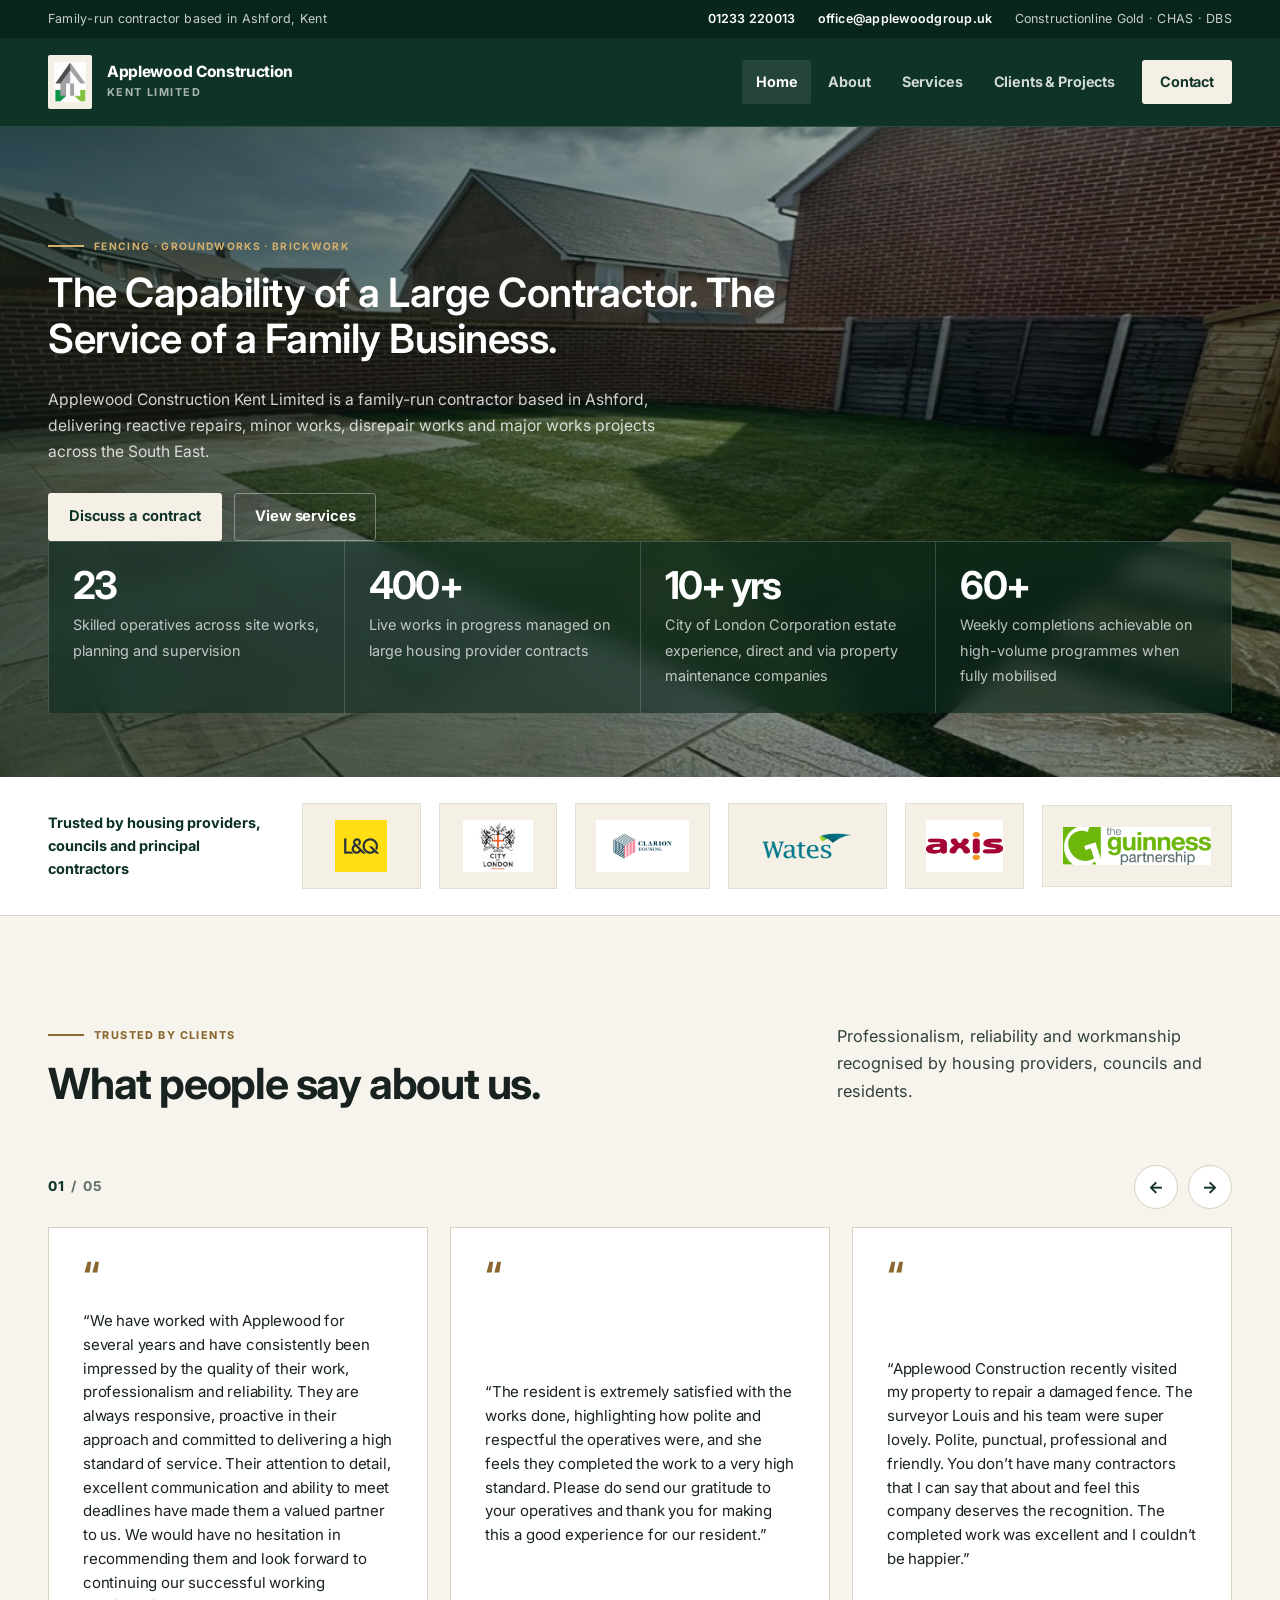
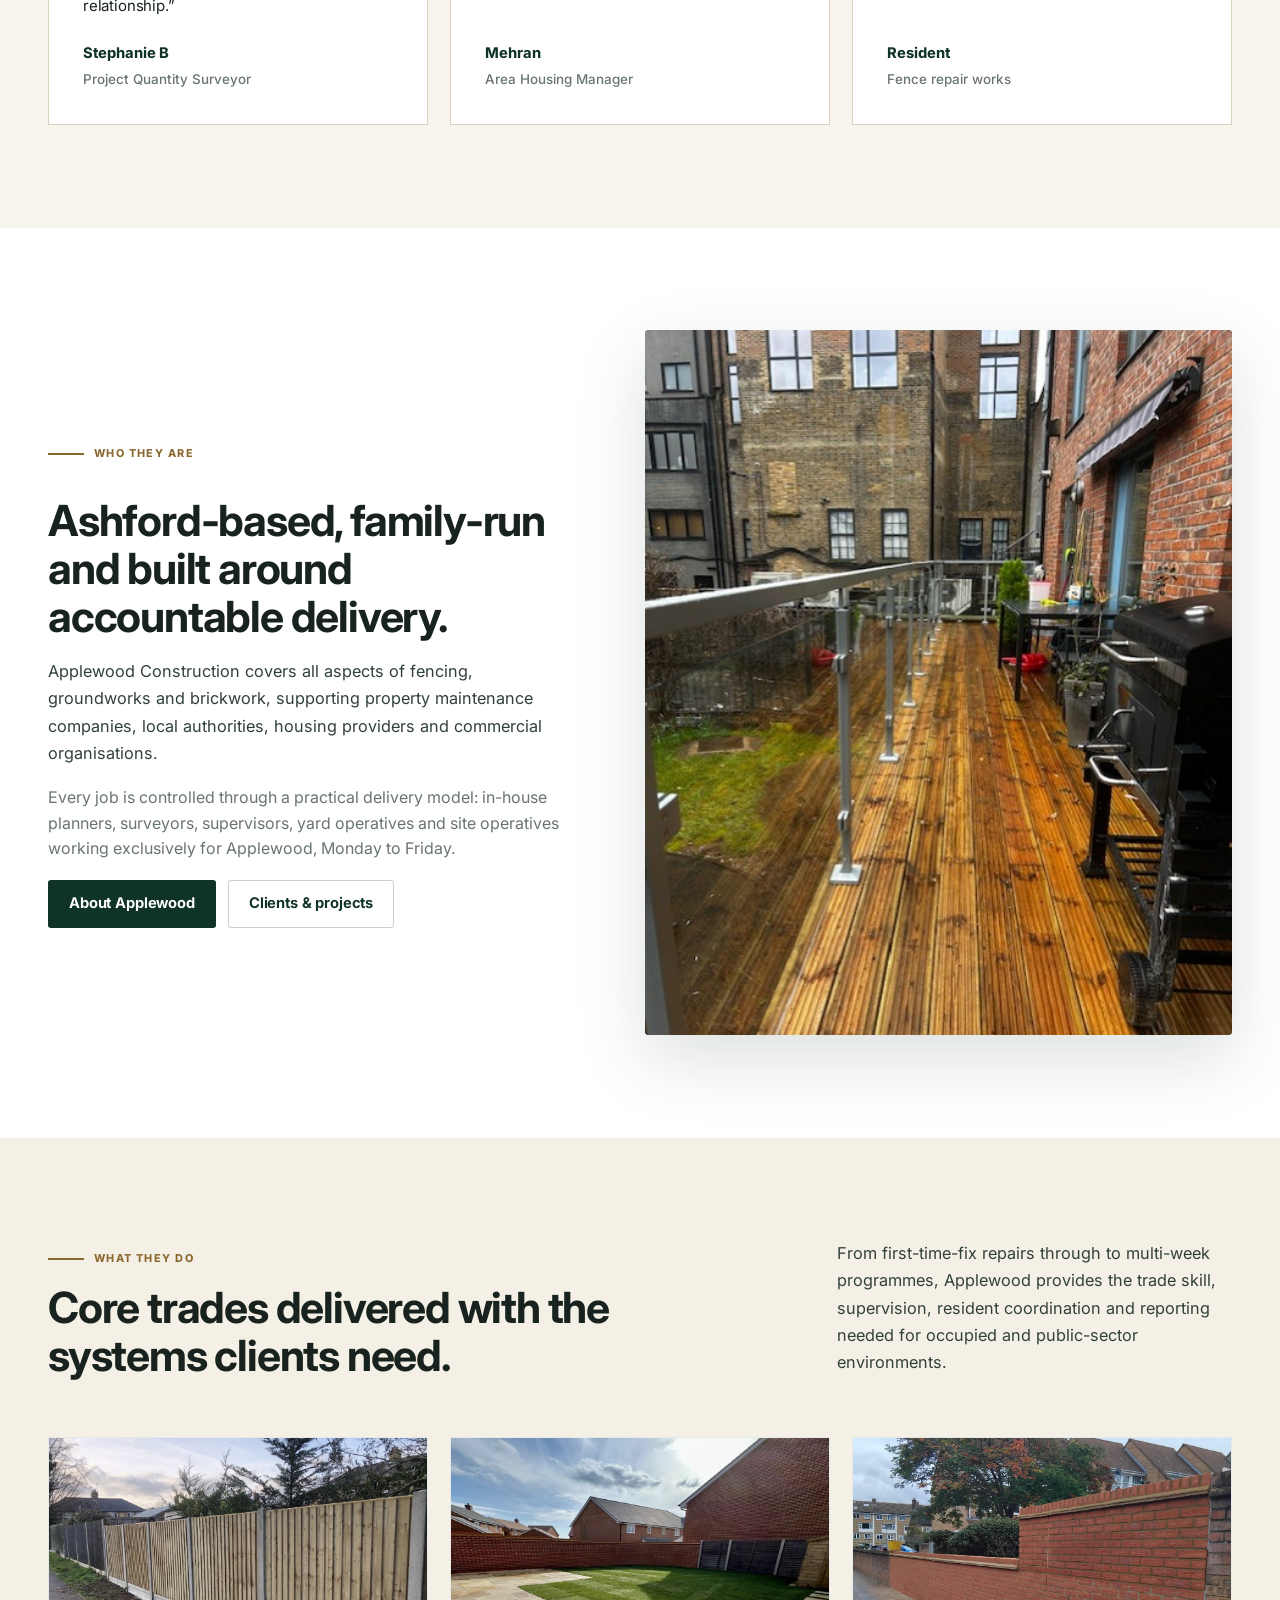
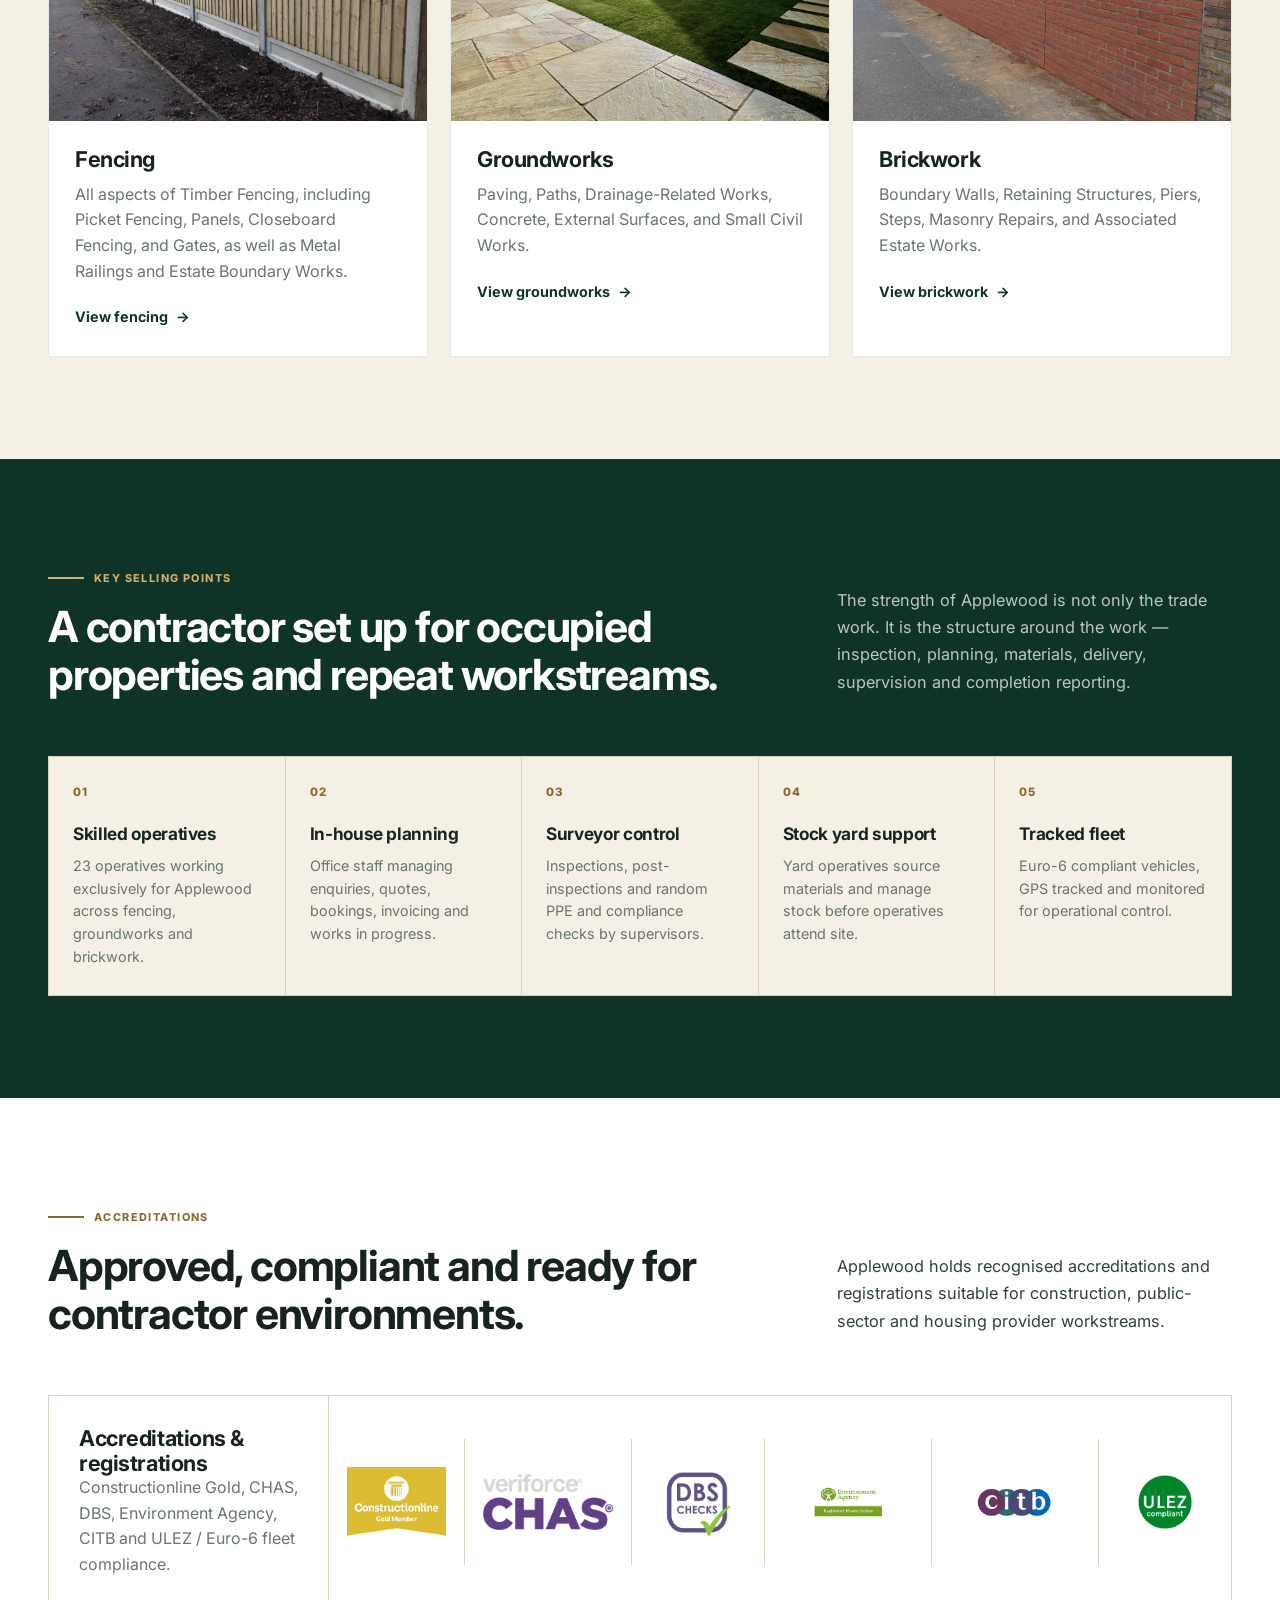
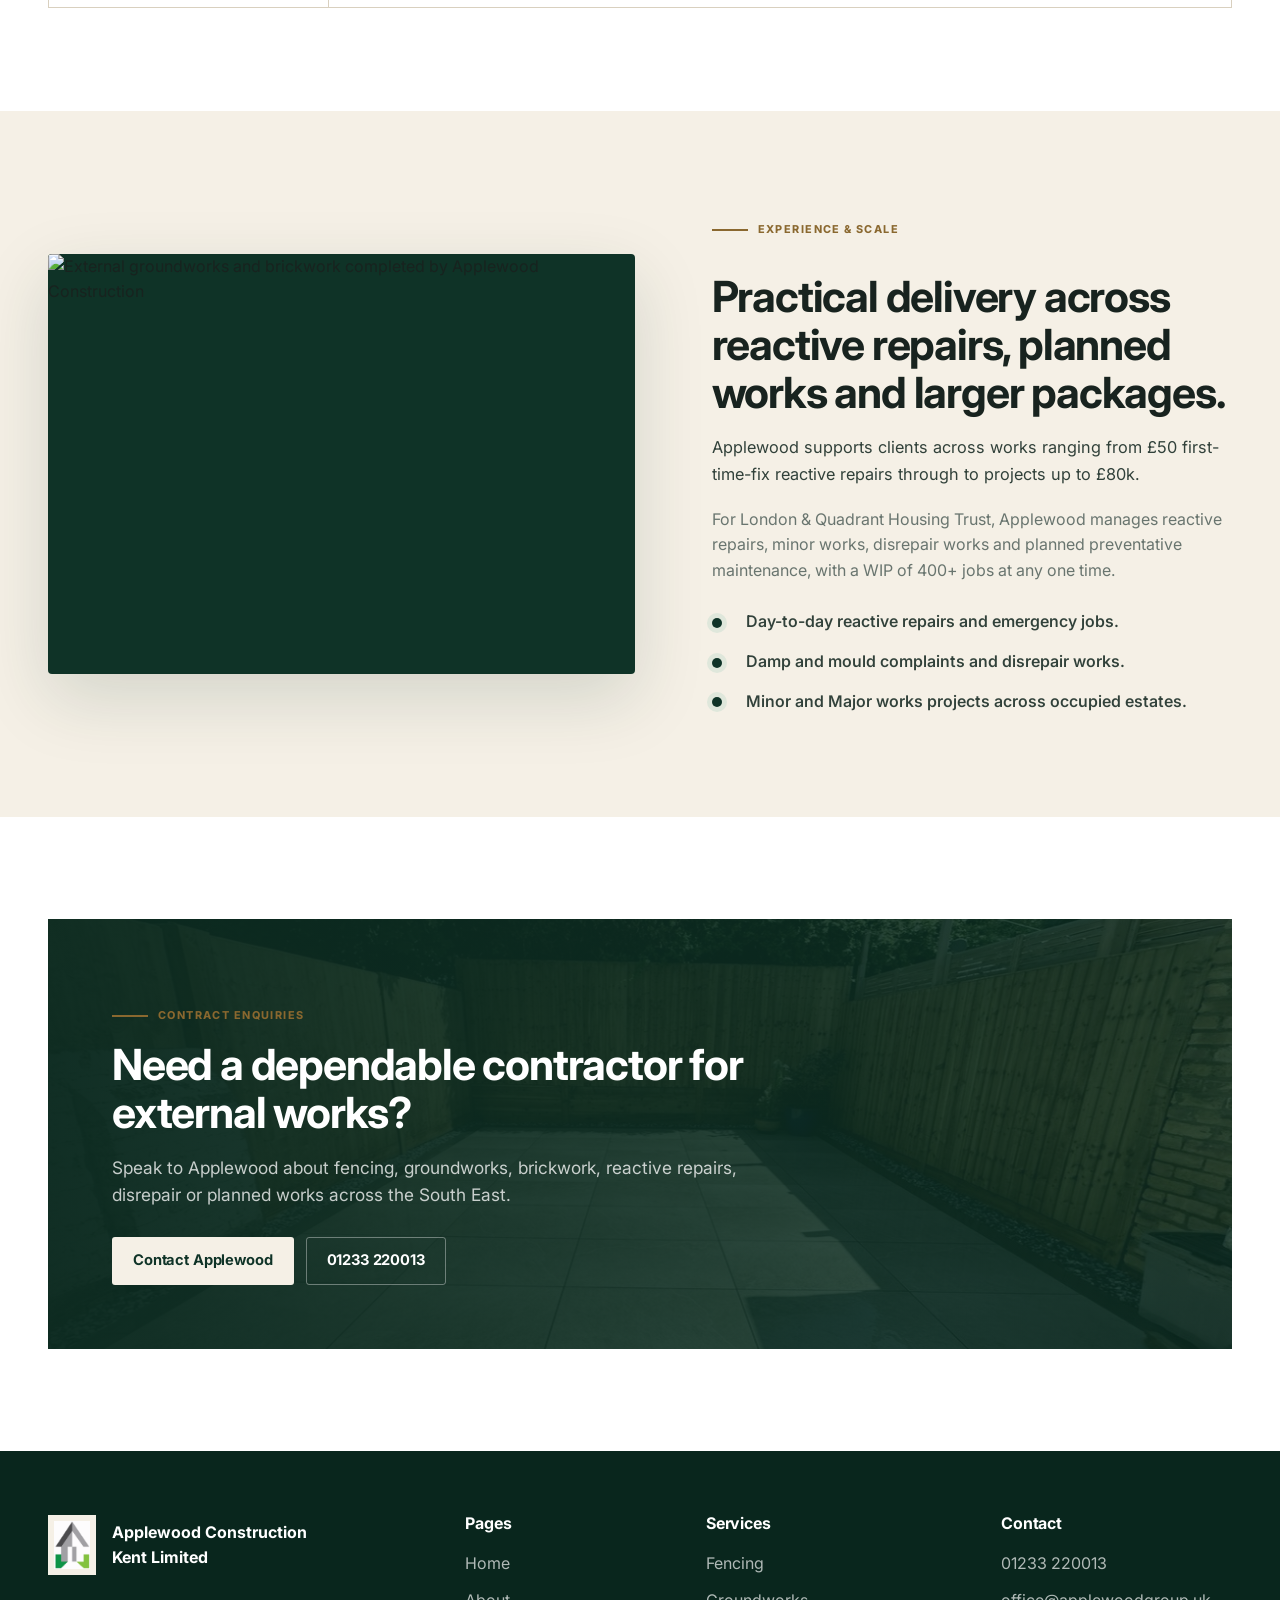
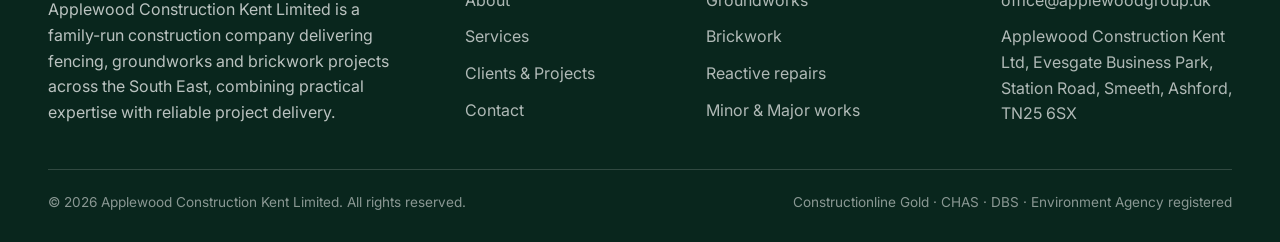
==== commit 791458e6: "Update site address and details Corrected address text across pages and improvements" ====
--- a/index.html
+++ b/index.html
@@ -183,15 +183,15 @@
         <div class="grid grid-3">
           <article class="service-tile reveal">
             <div class="service-tile__media"><img src="images/site-fn-1.jpeg" alt="Fencing works by Applewood Construction"></div>
-            <div class="service-tile__body"><h3>Fencing</h3><p>Timber fencing, close board, panel fencing, concrete posts, railings and estate boundary works.</p><a href="services.html#fencing" class="text-link">View fencing</a></div>
+            <div class="service-tile__body"><h3>Fencing</h3><p>All aspects of Timber Fencing, including Picket Fencing, Panels, Closeboard Fencing, and Gates, as well as Metal Railings and Estate Boundary Works.</p><a href="services.html#fencing" class="text-link">View fencing</a></div>
           </article>
           <article class="service-tile reveal delay-1">
             <div class="service-tile__media"><img src="images/site-gw-1.jpeg" alt="Groundworks by Applewood Construction"></div>
-            <div class="service-tile__body"><h3>Groundworks</h3><p>Paving, paths, drainage-related works, concrete, external surfaces and small civil works.</p><a href="services.html#groundworks" class="text-link">View groundworks</a></div>
+            <div class="service-tile__body"><h3>Groundworks</h3><p>Paving, Paths, Drainage-Related Works, Concrete, External Surfaces, and Small Civil Works.</p><a href="services.html#groundworks" class="text-link">View groundworks</a></div>
           </article>
           <article class="service-tile reveal delay-2">
             <div class="service-tile__media"><img src="images/site-bw-3.jpeg" alt="Brickwork by Applewood Construction"></div>
-            <div class="service-tile__body"><h3>Brickwork</h3><p>Boundary walls, retaining structures, piers, steps, masonry repairs and associated estate works.</p><a href="services.html#brickwork" class="text-link">View brickwork</a></div>
+            <div class="service-tile__body"><h3>Brickwork</h3><p>Boundary Walls, Retaining Structures, Piers, Steps, Masonry Repairs, and Associated Estate Works.</p><a href="services.html#brickwork" class="text-link">View brickwork</a></div>
           </article>
         </div>
       </div>
@@ -309,7 +309,7 @@
          <ul>
     <li><a href="tel:01233220013">01233 220013</a></li>
     <li><a href="mailto:office@applewoodgroup.uk">office@applewoodgroup.uk</a></li>
-    <li>Unit 19, Evesgate Business Park, Smeethe, Ashford, Kent, TN35 6SX</li>
+    <li>Applewood Construction Kent Ltd, Evesgate Business Park, Station Road, Smeeth, Ashford, TN25 6SX</li>
 </ul>
         </div>
       </div>
